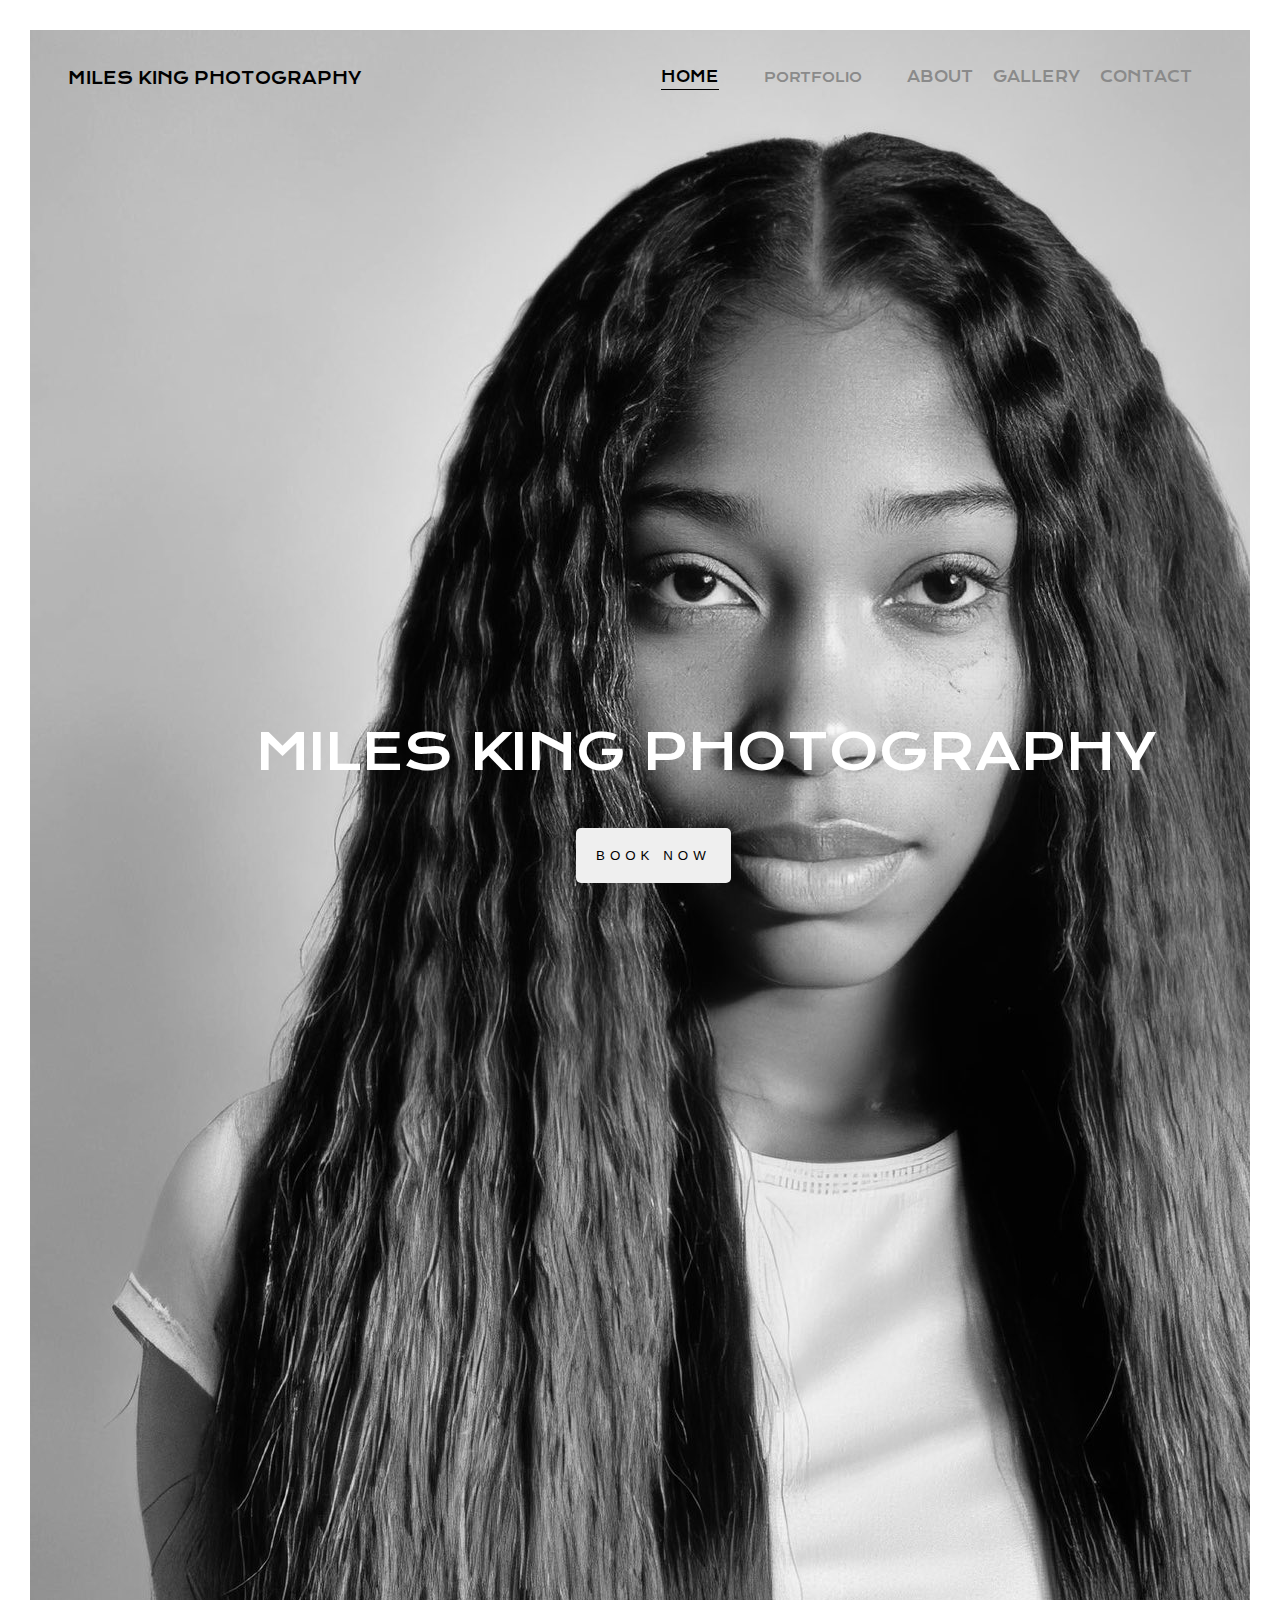
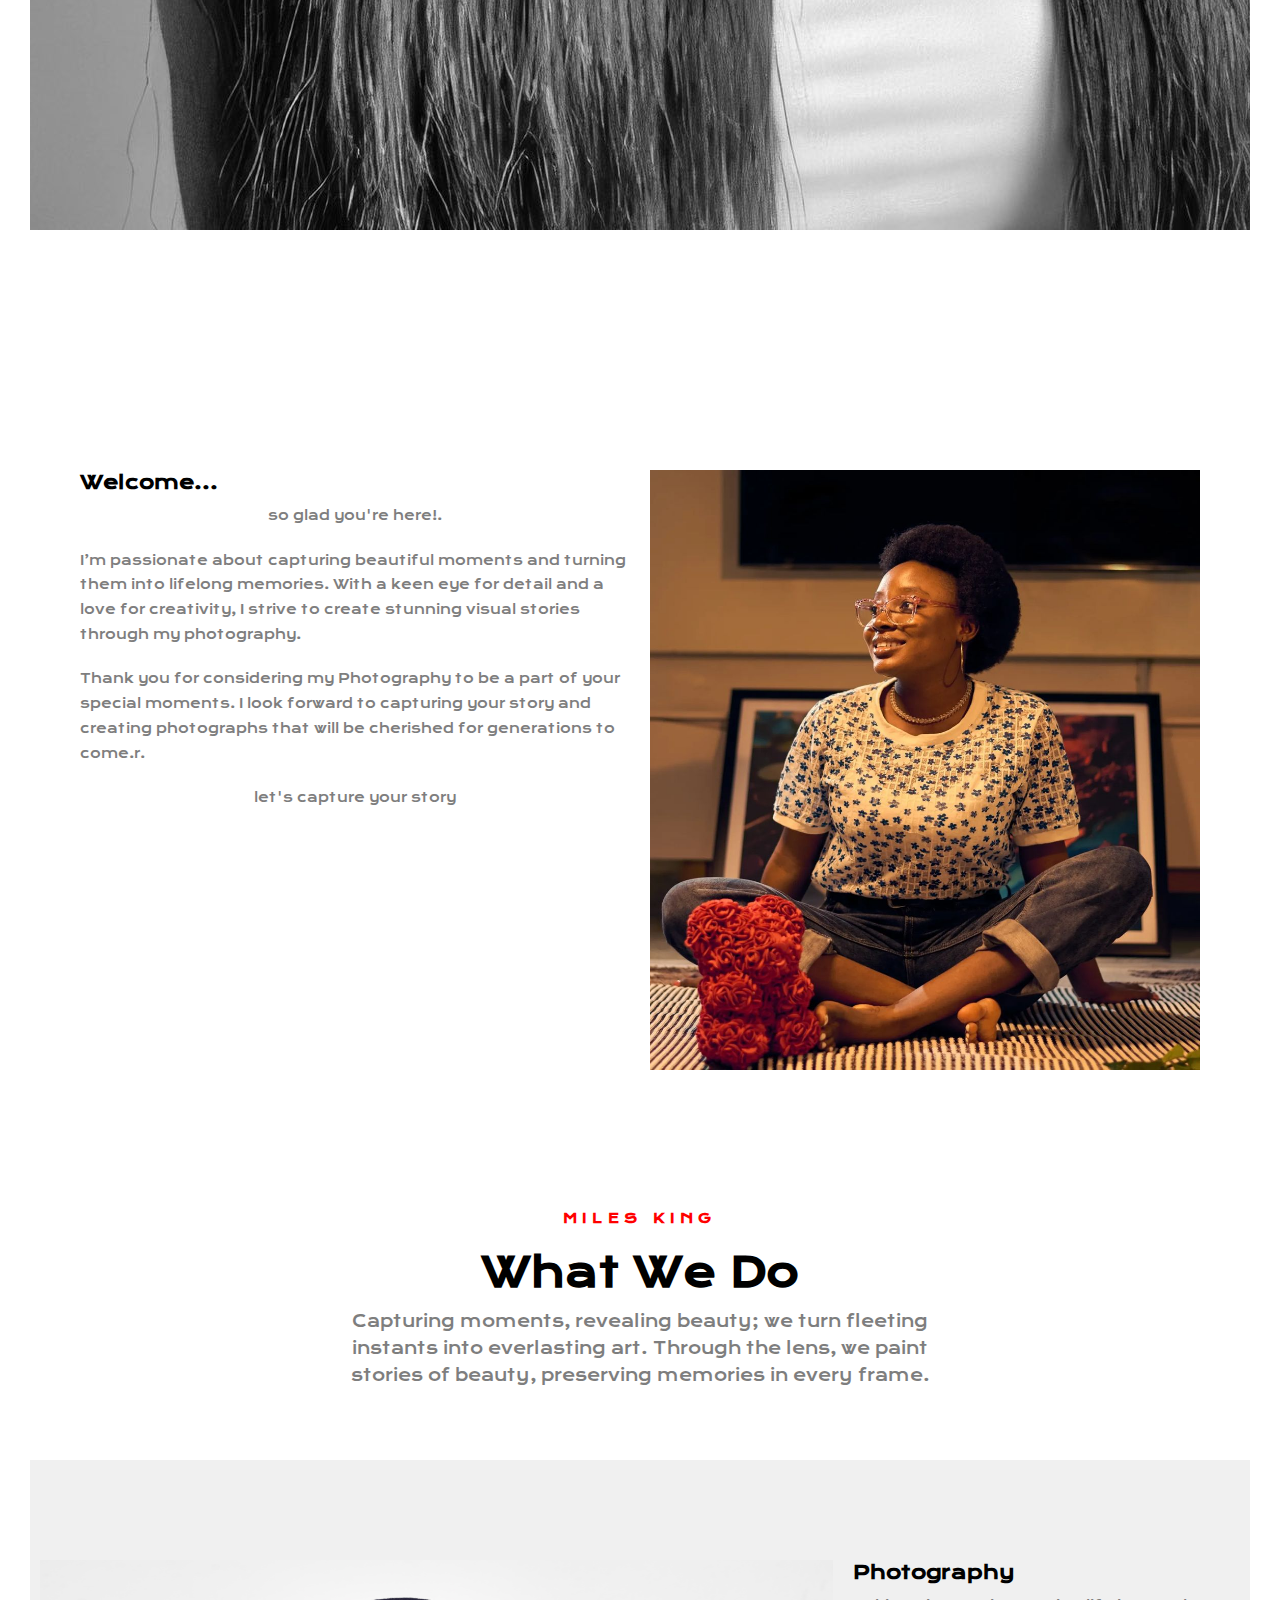
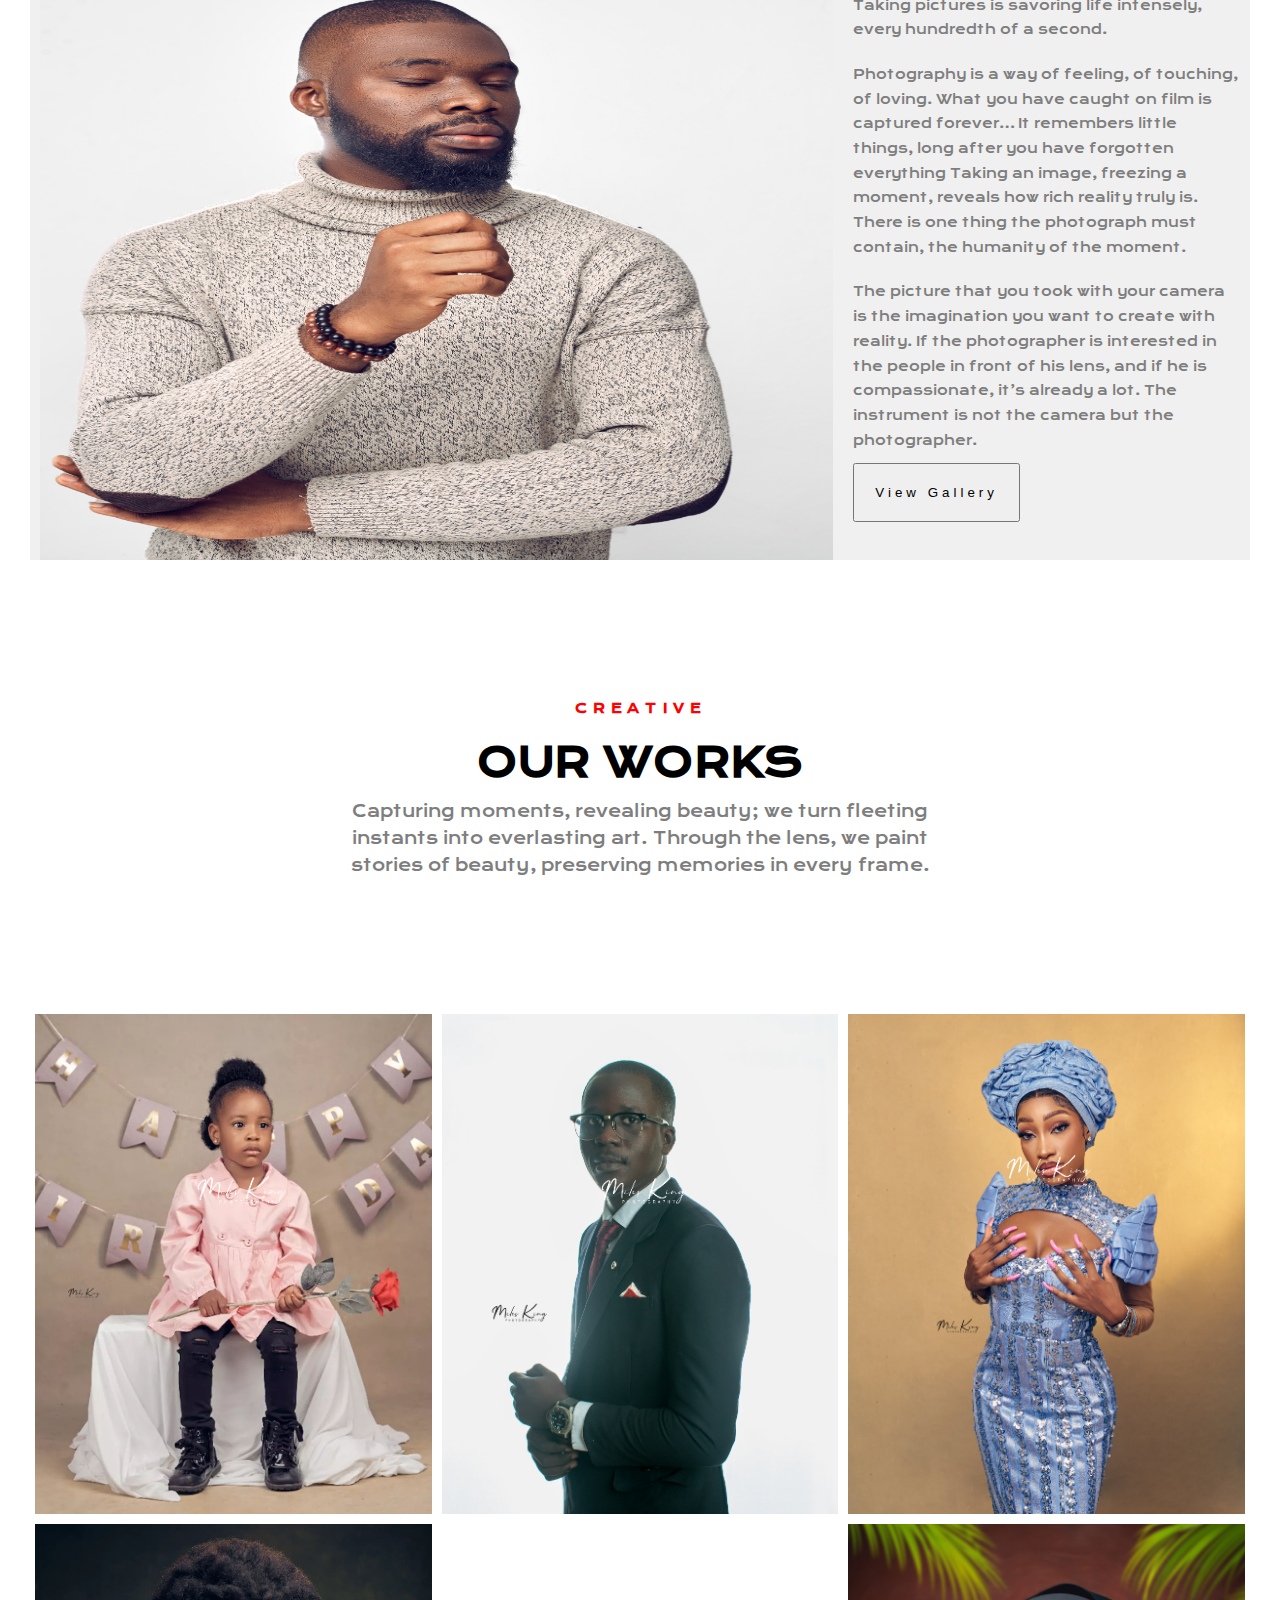
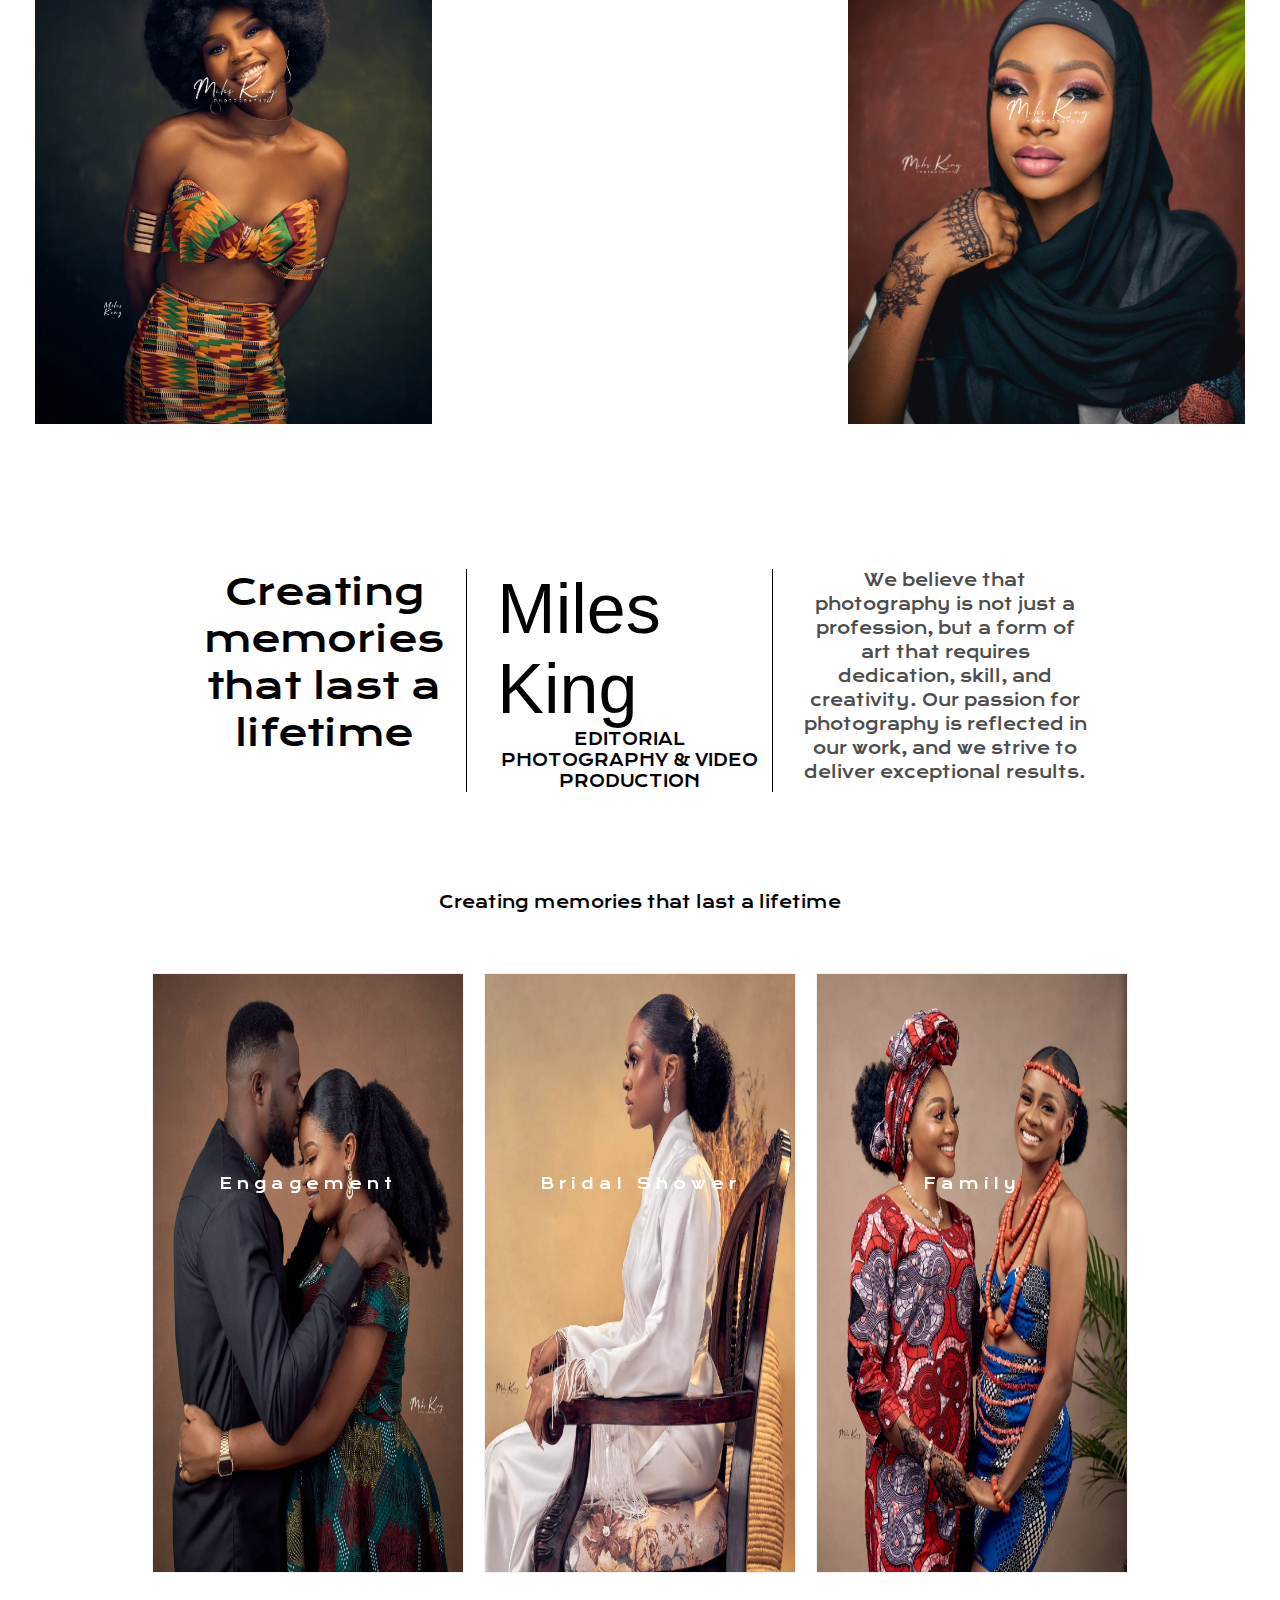
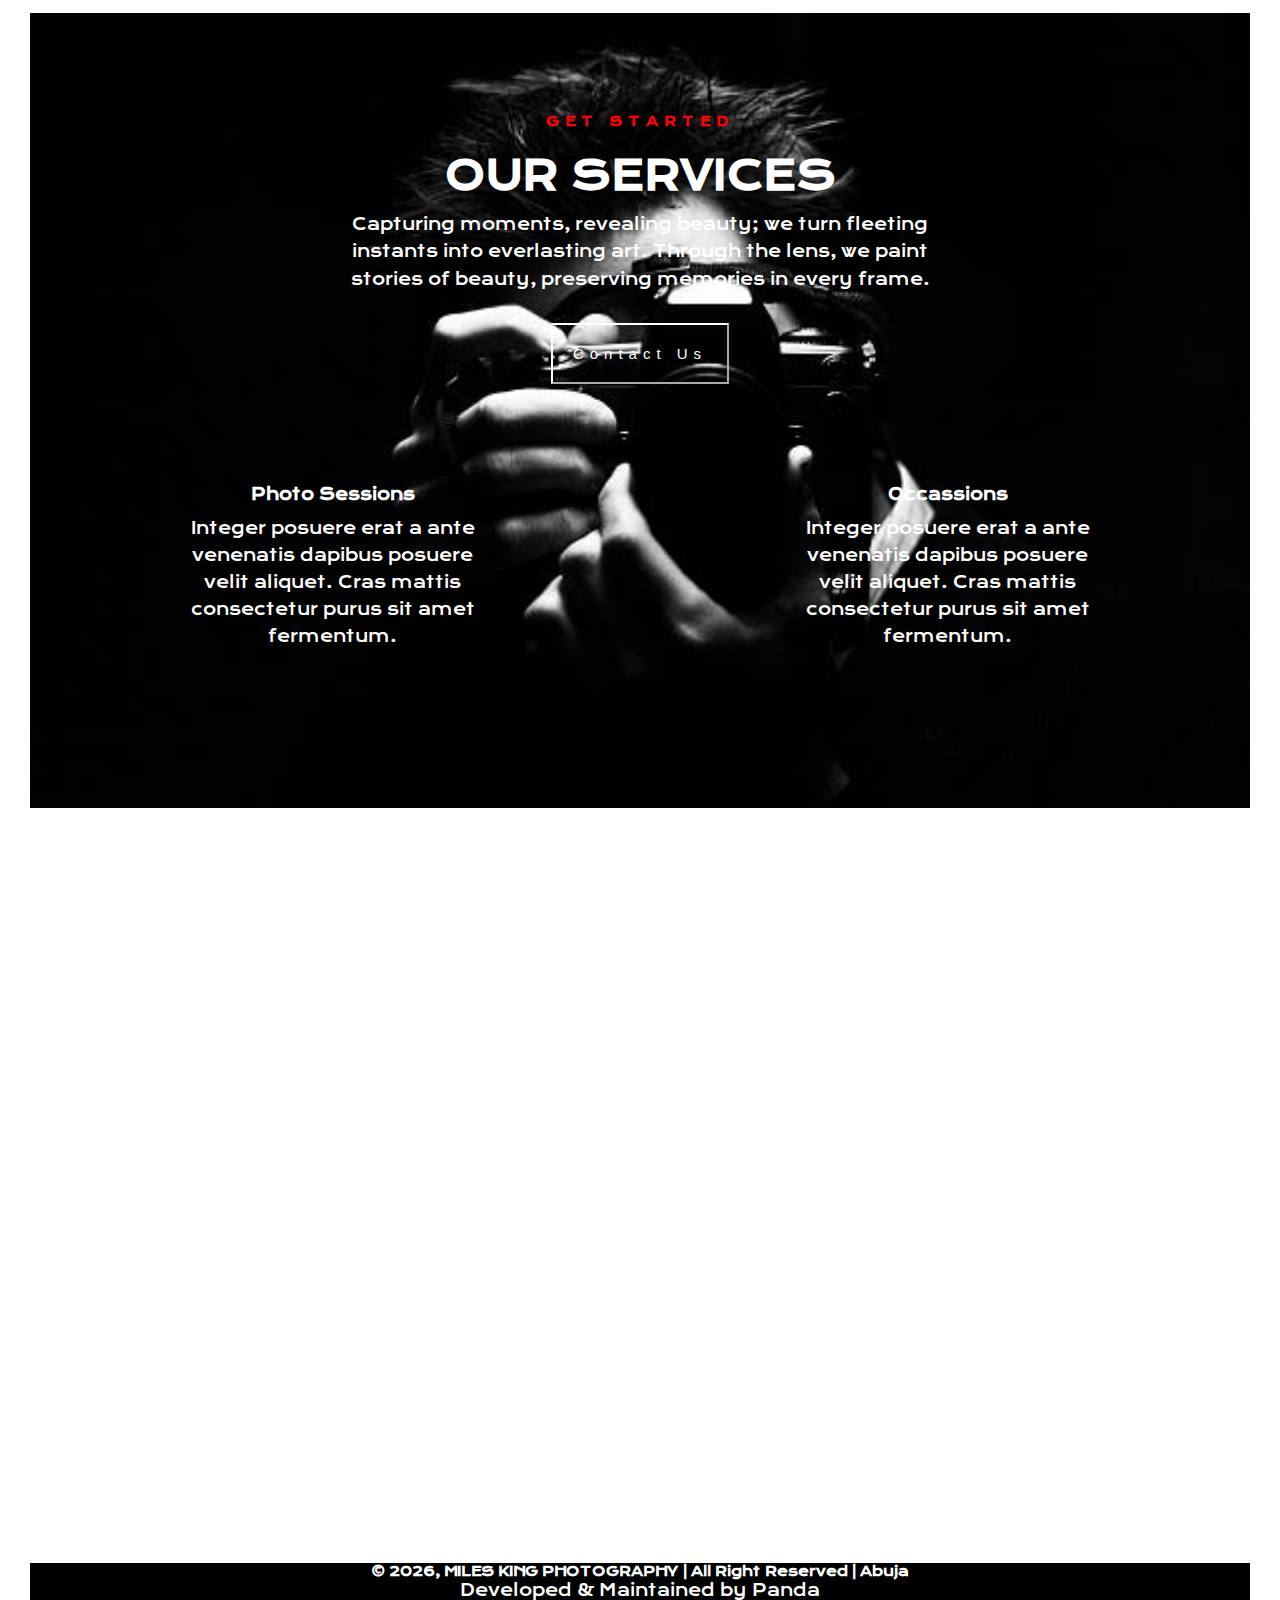
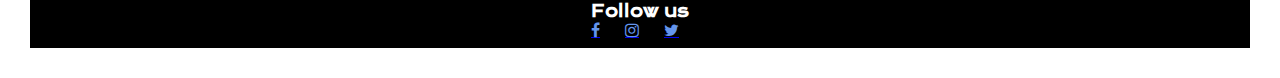
==== index.html @ feca4aad "first commit" ====
<!DOCTYPE html>
<html lang="en">
<head>
    <meta charset="UTF-8">
    <meta name="viewport" content="width=device-width, initial-scale=1.0">

    <link rel="stylesheet" href="https://cdnjs.cloudflare.com/ajax/libs/font-awesome/4.7.0/css/font-awesome.min.css">
    <link href="https://fonts.googleapis.com/css2?family=Krona+One&display=swap" rel="stylesheet">
    <link rel="stylesheet" href="style.css">
    <link rel="stylesheet" href="styles.css">
    <title>MILES KING PHOTOGRAPHY/home</title>


</head>
<body>


    <div class="hamburger_container">
        <label for="menu_check">&#9776;</label>
        <input type="checkbox" id="menu_check">
        <div class="hide_nav_container">
            <nav>
                <ul>

                    <!-- <div>MILES KING PHOTOGRAPHY</div> -->
                    <li><a href="index.html">HOME</a> </li>
                  
                    <li><a href="about.html">ABOUT</a> </li>
                    <li><a href="gallery.html">GALLERY</a> </li>
                    <li><a href="contact.html">CONTACT</a> </li>


                    <h4 class="">Follow us</h4>
                    <nav class="nav nav-icons">
                        <a class="nav-link" href="https://www.facbook.com/mileskingphotography" target="_blank"><i class="fa fa-facebook"></i></a>
                        <a class="nav-link" href="https://www.instagram.com/mileskingphotography" target="_blank"><i class="fa fa-instagram"></i></a>
                        <a class="nav-link" href="https://www.twitter.com/mileskingphotography" target="_blank"><i class="fa fa-twitter"></i></a>
                    </nav>
                   

                   
                </ul>
                <!-- <div class="dropdown">
                    <li><button class="dropbtn">PORTFOLIO</button></li>

                    <div class="dropdown-content">
                     <a href="weddings.html">Weddings</a>
                     <a href="#">Potrait</a>
                    
                    </div>
                 </div> -->

                
            </nav>


           
        </div>
    </div>
    <div class="container">
        <div class="nav-wrapper">
           
    
            <div class="right-side">
                <div class="brand">
                   <div>MILES KING PHOTOGRAPHY</div>
                </div>
               
            </div>




            <div class="left-side">

               


                <div class="nav-link-wrapper active-nav-link">
                   <a href="index.html">Home</a>
                </div>

                <div class="nav-link-wrapper">
                    <div class="dropdown">
                       <button class="dropbtn">PORTFOLIO</button>

                       <div class="dropdown-content">
                        <a href="weddings.html">Weddings</a>
                        <a href="portrait.html">Portrait</a>
                        <a href="travel.html">Travel</a>
                       
                       </div>
                    </div>

                   
                   


                  
                </div>

                <div class="nav-link-wrapper">
                    <a href="about.html">About</a>
                </div>

                <div class="nav-link-wrapper">
                    <a href="gallery.html">Gallery</a>
                </div>

                <div class="nav-link-wrapper">
                    <a href="contact.html">Contact</a>
                </div>
            </div>
    
        </div>

        <div class="title">MILES KING PHOTOGRAPHY</div>
        
        <div class="title-button"><button>BOOK NOW</button></div>

        <div>
            <div class="grid-container1">
                
                <div class="items">
                   <h3>Welcome...</h3>
                   <p class="text-center">so glad you're here!.</p>
                   <p>I’m passionate about capturing beautiful moments and turning them into lifelong memories. With a keen eye
                     for detail and a love for creativity, I strive to create stunning visual stories through my photography.</p>
                     <p>Thank you for considering my Photography to be a part of your special moments. I look forward to capturing 
                        your story and creating photographs that will be cherished for generations to come.r.
                     </p>
                     <p  class="text-center">let's capture your story</p>
                </div>
                <div class="items large"><img src="IMAGE/355342407_653266066672753_9044983240616325520_n.webp.jpg" alt=""></div>
            
               
            </div>
        </div>

        <div class="content-wrapper">
            <div class="headingstyle-subtitle ">
                <h5>
                    MILES KING
                </h5>

                <h2>What We Do</h2>
                <p>Capturing moments, revealing beauty; we turn fleeting instants into everlasting art. 
                    Through the lens, we paint stories of beauty, preserving memories in every frame.
                </p>
            </div>
        </div>

        
 
    </div>
        

        <div>
            <div class="grid-container">
                <div class="item large"><img src="IMAGE/MILES_7883LR.jpg" alt=""></div>
                <div class="item">
                   <h3>Photography</h3>
                   <p>Taking pictures is savoring life intensely, every hundredth of a second.</p>
                   <p>Photography is a way of feeling, of touching, of loving. What you have caught
                     on film is captured forever… It remembers little things, long after you have forgotten everything
                     Taking an image, freezing a moment, reveals how rich reality truly is.
                     There is one thing the photograph must contain, the humanity of the moment.</p>
                     <p>The picture that you took with your camera is the imagination you want to create with reality.
                        If the photographer is interested in the people in front of his lens, and if he is compassionate, 
                        it’s already a lot. The instrument is not the camera but the photographer.
                     </p>
                     <button>View Gallery</button>
                </div>
            
               
            </div>
        </div>

        <div class="content-wrapper">
            <div class="headingstyle-subtitle ">
                <h5>
                    CREATIVE
                </h5>

                <h2>OUR WORKS</h2>
                <p>Capturing moments, revealing beauty; we turn fleeting instants into everlasting art. 
                    Through the lens, we paint stories of beauty, preserving memories in every frame.
                </p>
            </div>
        </div>


        <div class="content-wrapper">
            <div class="portfolio-items-wrapper">

                <div class="portfolio-item-wrapper">
                    <div class="portfolio-img-background" style="background-image: url(IMAGE/320340810_868155214328717_8401833635054753348_n.webp.jpg)"></div>

                    <div class="img-text-wrapper">
                        <div class="logo-wrapper">
                            <img src="IMAGE/MILES KINGS4.png" alt="">
                        </div>

                        <div class="subtittle">
                            Little hands, big dreams, and a world to explore through the lens. 🌼📷 #ChildhoodInBloom
                        </div>
                    </div>
                </div>


                <div class="portfolio-item-wrapper">
                    <div class="portfolio-img-background" style="background-image: url(IMAGE/45.jpg)"></div>

                     <div class="img-text-wrapper">
                        <div class="logo-wrapper">
                            <img src="IMAGE/MILES KINGS4.png" alt="">
                        </div>

                        <div class="subtittle">
                            Sharp style, sharper focus. Capturing confidence, one frame at a time. #SuitUpAndSmile"
                        </div>
                     </div>
                </div>

                <div class="portfolio-item-wrapper">
                    <div class="portfolio-img-background" style="background-image: url(IMAGE/HADDY_1918LR.jpg)"></div>

                     <div class="img-text-wrapper">
                        <div class="logo-wrapper">
                            <img src="IMAGE/MILES KINGS4.png" alt="">
                        </div>

                        <div class="subtittle">
                            Where beauty meets the lens, and confidence meets the frame. Elegance captured in every shade. 💄📸 #GlamourUnveiled
                        </div>
                     </div>
                </div>

                <div class="portfolio-item-wrapper">
                    <div class="portfolio-img-background" style="background-image: url(IMAGE/363506361_632050062361848_5212399973299617296_n.webp.jpg)"></div>

                    <div class="img-text-wrapper">
                         <div class="logo-wrapper">
                            <img src="IMAGE/MILES KINGS4.png" alt="">
                        </div> 

                        <div class="subtittle">
                            Radiant in Culture, Capturing Joy in Every Frame. Her smile echoes the richness of tradition. #AfricanElegance
                        </div>
                     </div>
                </div>

                <div class="portfolio-item-wrapper">
                    <div class="portfolio-img-background" style="background-image: url(IMAGE/43.jpg)"></div>

                    <div class="img-text-wrapper">
                        <div class="logo-wrapper">
                            <img src="IMAGE/MILES KINGS4.png" alt="">
                        </div> 

                        <div class="subtittle">
                            Handsome and friendly face African businessman smile in formal suit sitting on chair points his hands.
                        </div>
                     </div>
                </div>

                <div class="portfolio-item-wrapper">
                    <div class="portfolio-img-background" style="background-image: url(IMAGE/44.jpg)"></div>

                    <div class="img-text-wrapper">
                        <div class="logo-wrapper">
                            <img src="IMAGE/MILES KINGS4.png" alt="">
                        </div> 

                        <div class="subtittle">
                            Brushstrokes of Glamour: A Portrait in Perfection. 💫📷 #MuseInMakeup
                        </div>
                     </div>
                </div>



            </div>
        </div>

        <div class="wdth-60 line-div">
          
                <div class="elem-1">Creating memories that last a lifetime</div>
                <div class="elem-4">
                    <p class="elem-2">Miles King</p>
                    <p class="text-center">EDITORIAL PHOTOGRAPHY & VIDEO PRODUCTION</p>
                </div>
                <div class="elem-3">We believe that photography is not just a profession, but a form of art that requires dedication, 
                    skill, and creativity. Our passion for photography is reflected in our work, and we strive to
                     deliver exceptional results.
                </div>
           
        </div>

        <div class="text-center pd-60">Creating memories that last a lifetime</div>

        <div class="wdth-60">
            <div class="flip-box">
                <div class="flip-box-inner">
                    <div class="flip-box-front">
                       <img src="./IMAGE/126171842_1065972983850023_1939054868097742285_n.jpg" alt="Paris" >
                    
                    </div>
                    <p class="try">Engagement</p>
                    <div class="flip-box-back">
                      <button><p>Make an appointment</p></button>
                    </div>
                </div>
            </div>

              <div class="flip-box">
                <div class="flip-box-inner">
                  <div class="flip-box-front">
                    <img src="./IMAGE/310865017_768843430872476_6975795376457323161_n.webp.jpg" alt="Paris" >
                  </div>
                  <p class="try">Bridal Shower</p>
                  <div class="flip-box-back-1">
                    <button><p>Make an appointment</p></button>
                  </div>
                </div>
              </div>

              <div class="flip-box">
                <div class="flip-box-inner">
                    <div class="flip-box-front">
                       <img src="./IMAGE/316362429_496898605735559_2433434031598864432_n.webp.jpg" alt="Paris" >
                    
                    </div>
                    <p class="try">Family</p>
                    <div class="flip-box-back-2">
                      <button><p>Make an appointment</p></button>
                    </div>
                </div>
            </div>
        </div>

        <div class="content-wrapper service-bk">
            <div class="headingstyle-subtitle ">
                <h5>
                    GET STARTED
                </h5>

                <h2>OUR SERVICES</h2>
                <p>Capturing moments, revealing beauty; we turn fleeting instants into everlasting art. 
                    Through the lens, we paint stories of beauty, preserving memories in every frame.
                </p>
                <button>Contact Us</button>

                <div class="portfolio-items-wrappers white">
                    <div>
                        <i class="fontawesome in-circle  ion-ios-analytics-outline"></i>
                        <h4>Photo Sessions</h4>
                        <p>Integer posuere erat a ante venenatis dapibus posuere velit aliquet. 
                            Cras mattis consectetur purus sit amet fermentum.
                        </p>
                    </div>
                    <div>
                        <h4>Occassions</h4>
                        <p>Integer posuere erat a ante venenatis dapibus posuere velit aliquet. 
                            Cras mattis consectetur purus sit amet fermentum.
                        </p>
                    </div>
                </div>
            </div>
        </div>
   


    <footer>  <h5>  &copy; <span id="date"></span>, MILES KING PHOTOGRAPHY | All Right Reserved | Abuja </h5>
       
        <p>Developed & Maintained by Panda</p>

        <h4 class="">Follow us</h4>
        <nav class="nav nav-icons">
            <a class="nav-link" href="https://www.facbook.com/mileskingphotography" target="_blank"><i class="fa fa-facebook"></i></a>
            <a class="nav-link" href="https://www.instagram.com/mileskingphotography" target="_blank"><i class="fa fa-instagram"></i></a>
            <a class="nav-link" href="https://www.twitter.com/mileskingphotography" target="_blank"><i class="fa fa-twitter"></i></a>
        </nav>
    </footer>


   
    
</body>


<script src="main.js"></script>
</html>
---- style.css ----
* {
  box-sizing: border-box;
}

body{
    margin: 0px;
    font-family: 'Krona One', sans-serif;
}

.container{
    display: grid;
    grid-template-columns: 1fr;
}

.nav-wrapper{
    display: flex;
    justify-content: space-between;
    padding: 38px;
    background-image: url(./IMAGE/20230916_101054.jpg);
    height: 200vh; 
    margin-bottom: 100px;
    position: relative;
}


.title{
    position: absolute;
    z-index: 999;
    top: 80%;
    left: 20%;
    margin: 0;
  padding: 0;
  border: 0;
  outline: 0;
  font-weight: inherit;
  font-style: inherit;
  font-size: 50px;
  font-family: inherit;
  vertical-align: baseline;
  color: #fff;
}

.title-button{
    position: absolute;
    z-index: 999;
    top: 90%;
    left: 45%;
    margin: 0;
  padding: 0;
  border: 0;
  outline: 0;
  font-weight: inherit;
  font-style: inherit;
  font-size: 50px;
  font-family: inherit;
  vertical-align: baseline;
  color: #fff;

}

.title-button button{
  padding: 20px;
  border-radius: 5px;
  letter-spacing: 5px;
  border: none;
  cursor: pointer;
}

.logo {
    display: flex;
}

.left-side{
    display: flex;
}

.nav-wrapper > .left-side > div{
  margin-right: 20px;
  font-size: 0.9em;
  text-transform: uppercase;
}

.nav-link-wrapper{
    height: 22px;
    border-bottom: 1px solid transparent;
    transition: border-bottom 0.5s;
}

.nav-link-wrapper a{
    color: #8a8a8a;
    text-decoration: none;
    transition: color 0.5s;
}

.text-wrapper {
    text-align: center !important; 
    padding: 70px 70px;
}

.text-wrapper {
    font-size: 60px;
    font-weight: 600;
    text-transform: none;
    letter-spacing: -1px;
    line-height: 1.1;
}

.active-nav-link {
    border-bottom: 1px solid black;
}

.active-nav-link a {
  color: black !important;
}


/* portfolio styles */

.portfolio-items-wrapper{
    display: grid;
    grid-template-columns: 1fr 1fr 1fr;
    margin: 100px 0px;
}

.portfolio-item-wrapper{
    position: relative;
    margin: 5px;
}

.portfolio-img-background{
    height: 500px;
    width: 100%;
    background-size: cover;
    background-position: center;
    background-repeat: no-repeat;
}

.img-text-wrapper{
    position: absolute;
    top: 0;
    display: flex;
    flex-direction: column;
    justify-content: center;
    align-items: center;
    height: 100%;
    text-align: center;
    padding-left: 100px;
    padding-right: 100px;
   
}

.logo-wrapper img{
    width: 80%;
    margin-bottom: 20px;
}

.img-text-wrapper .subtittle {
    transition: 1s;
    font-weight: 600;
    color: transparent;
}

.img-text-wrapper:hover .subtittle {
    font-weight: 600;
    color: red;
}

.img-darken{
    transition: 1s;
    filter: brightness(10%);
}

/* about page */
.two-column-wrapper {
    display: grid;
    grid-template-columns: 1fr 1fr;
}


.profile-image-wrapper img {
    width: 100%;
}

.profile-content-wrappers {
    padding: 70px 70px;
  
}

.profile-content-wrappers h4 {
    text-align: center;
}

.profile-content-wrapper {
    padding: 30px;
}

.profile-content-wrapper h1 {
    color: brown;
}

.contact-wrapper h2 h3 h4 {
    font-size: 1.2em;
}

.text-wrapper h2 h3 h4{
   font-size: 1.2em;
}

.content-wrapper-bg {
    background-color: #f2f2f2;
}

.rowt {
    display: grid;
        grid-template-columns:1fr 1fr 1fr;
      }

.rowt2 {
        display: grid;
            grid-template-columns: 1fr 1fr;
          }

.rowt3 {
    display: grid;
    grid-template-columns:1fr 1fr 1fr 1fr;
}

.rowt4 {
    display: grid;
    grid-template-columns: 1fr 1fr 1fr;
}

.rowt5 {
    display: grid;
     grid-template-columns:1fr 1fr ;
}

.rowt6 {
    display: grid;
    grid-template-columns:1fr 1fr 1fr;
}

.rowt7 {
    display: grid;
    grid-template-columns:1fr ;
}

.rowt8 {
    display: grid;
    grid-template-columns:1fr 1fr 1fr;
}

.rowt9 {
    display: grid;
    grid-template-columns:1fr 1fr 1fr;
}

.rowt10 {
    display: grid;
    grid-template-columns:1fr 1fr 1fr ;
}

input[type=text1] {
    width: 40%;
    padding: 12px;
    border: 1px solid #ccc;
    border-radius: 4px;
    box-sizing: border-box;
    margin-top: 6px;
    margin-bottom: 16px;
    resize: vertical;
}

input[type=text], select, textarea {
    width: 100%;
    padding: 12px;
    border: 1px solid #ccc;
    border-radius: 4px;
    box-sizing: border-box;
    margin-top: 6px;
    margin-bottom: 16px;
    resize: vertical;
  }
  
  input[type=submit] {
    background-color: #4CAF50;
    color: white;
    padding: 12px 20px;
    border: none;
    border-radius: 4px;
    cursor: pointer;
  }
  
  input[type=submit]:hover {
    background-color: #45a049;
  }
  
  .container-form {
    border-radius: 5px;
    background-color: #f2f2f2;
    padding: 20px;
  }



/* footer */
footer{
    background-size: cover;
    margin-top: 200px;
    color: white;
    text-align: center;
    background-color: black; 
    font-size: 1em ; 
}

footer h2 h4 p{
    font-size: 1.2em;
}

footer nav {
    color: #fff;
}

 .nav-icons {
    margin: -0.625rem 0 0 -0.625rem; 
  }
  
  
  .nav-icons .nav-link {
      display: inline-block;
      padding: 0.625rem; 
    }
  
  
  .nav-icons .nav-link i {
    display: block; 
    color: cornflowerblue;
  } 

  .nav  .nav-link i:hover {
    color: #fff; 
  }

.hamburger_container input{
    display: none;
}


.hamburger_container label{
    font-size: 30px;
    cursor: pointer;
    color: black;
    position: fixed;
    left: 20px;
    top:20px ;
    display: none;
}

.hide_nav_container{
    display: none;
    height: 70vh;
    position: fixed;
    top: 0;
    width: 100%;
    z-index: 10;
    background-color: white;
}

.hide_nav_container nav{
    margin-top: 10%;
}

.hide_nav_container nav ul{
    height: 100%;
    display: flex;
    flex-direction: column;
    justify-content: center;
    align-items: left;
    color: #8a8a8a;
   
}


.hide_nav_container ul li{
    list-style: none;
    font-size: 20px;
    text-transform: uppercase;
    margin: 10px 0;
    cursor: pointer; 
}

.hide_nav_container ul li a{
    text-decoration: none;
    color: #8a8a8a;
}

.hide_nav_container a:hover {
    background-color: #ddd;
  }

  .hide_nav_container .nav  .nav-link :hover {
    color: blue; 
  }

  .headingstyle-subtitle {
    color: #000000;
    text-align: center;
  }

  .headingstyle-subtitle h5 {
    color: red;
    padding: 100px 0px 20px;
    letter-spacing: 6px;
  }
  .headingstyle-subtitle h2 {
    font-size: 40px;
  }

  .headingstyle-subtitle p {
    color: rgb(126, 126, 126);
    line-height: 1.7;
    letter-spacing: 0;
    padding: 10px 0px 30px;
 width: 50%;
 margin: auto;
  }
  
  .headingstyle-subtitle h5::before {
    background: #000000;
  }

  .headingstyle-subtitle button{
    padding: 20px;
    background-color: transparent;
    color: #fff;
    border-color: #fff;
    font-size: 15px;
    letter-spacing: 6px;
  }

  .grid-container1 {
    display: grid;
    grid-template-columns: 1fr 1fr; /* This will make the first column twice as wide as the second one */
    margin: 40px 40px;
}

.text-center{
    text-align: center;
}

.pd-60{
    padding: 60px 0px;
}

  .grid-container {
    display: grid;
    grid-template-columns: 2fr 1fr; /* This will make the first column twice as wide as the second one */
    margin: 40px 0px;
}

.item {
    background-color: #f0f0f0;
    padding: 100px 10px;
    height: 700px;
    /* font-size: 1.5em;
    text-align: center; */
}

.items {
    padding: 100px 10px;
    height: 700px;
 }

.item p{
    color: rgb(126, 126, 126);
    padding: 10px 0px;
    font-size: 13px;
    line-height: 1.9;
}

.item button{
    padding:20px;
    letter-spacing:4px;
    cursor: pointer;
}

.items p{
    color: rgb(126, 126, 126);
    padding: 10px 0px;
    font-size: 13px;
    line-height: 1.9;
}

.large img{
    width: 100%;
    height: 600px;
}

.service-bk{
    background-image: url(./IMAGE/istockphoto-182658709-612x612.jpg);
    background-repeat: no-repeat;
    background-size: contain;
    height: 150vh;
    margin: 40px 0px 0px;
}

.service-bk p {
    color: #fff;
}

.service-bk h2 {
    color: #fff;
}

.portfolio-items-wrappers{
    /* display: grid;
    grid-template-columns: 1fr 1fr; */
    display: flex;
    gap: 10px;
    margin: 100px 0px;
}

.white{
    color: #fff;
}


@media (max-width:700px) {
    .nav-wrapper .left-side {
        display: none;
    }

    .title{
        top: 80%;
        left: 10%;
      font-size: 20px;
      color: #fff;
    }

    .title-button{
        top: 90%;
        left: 30%;
    }

    .portfolio-items-wrapper {
        grid-template-columns: 1fr;
    }


    .hamburger_container label{
        display: block;
        z-index: 20;
    }


    input:checked ~ .hide_nav_container {
        display: block;
        color: black;
    }

    .subtittle {
      font-size: small;
      font-weight: 300;
    }

    .two-column-wrapper{
        grid-template-columns: 1fr;  
    }

    .logo-wrapper img {
        width: 100%;
        height: 100%;
    }

    .rowt {
        display: grid;
        grid-template-columns:1fr;
    }

    .rowt2 {
    display: grid;
    grid-template-columns:1fr;
    }

    .rowt3 {
        display: grid;
        grid-template-columns:1fr ;
     }

     .rowt4 {
         display: grid;
        grid-template-columns:1fr ;
     }

     .rowt5 {
         display: grid;
        grid-template-columns:1fr ;
    }

    .rowt6 {
         display: grid;
         grid-template-columns:1fr ;
    }

    .rowt7 {
         display: grid;
         grid-template-columns:1fr ;
    }

    .rowt8 {
        display: grid;
         grid-template-columns:1fr ;
     }

    .rowt9 {
        display: grid;
        grid-template-columns:1fr ;
    }

 .rowt10 {
    display: grid;
    grid-template-columns:1fr ;
}


input[type=text1] {
    width: 100%;
}

.text-wrapper {
    font-size: 50px;
    padding: 30px 30px;
}

.headingstyle-subtitle p {
 width: 100%;
 margin: auto;
  }

  .grid-container, .grid-container1 {
    display: grid;
    grid-template-columns: 1fr; 
    margin: 40px 0px;
}

.item {
  
    padding: 100px 15px;
    height: 700px;
    
}

.service-bk {
  display: none;
}

.service-bk p {
  
    font-size: 10px;
}

.service-bk h2 {
    font-size: 10px;
}

}
---- styles.css ----
*{
  padding: 0;
  margin: 0;
}

body  { 
    margin: 30px 30px;
}

.images-wrapper {
    padding: 0px;
    margin: 2px;
}

.dropdown {
    float: left;
    overflow: hidden;
  }

.dropdown .dropbtn {
    font-size: 18px;  
    border: none;
    outline: none;
    color: #8a8a8a;
    padding: 15px 25px;
    background-color: inherit;
    font-family: inherit;
    margin: 0;
    padding-top: 0;
    font-size: 0.9em;
  }

  .dropdown-content {
    display: none;
    position: absolute;
    background-color: white;
    min-width: 160px;
    box-shadow: 0px 8px 16px 0px rgba(0,0,0,0.2);
    z-index: 1;
  }

  .dropdown-content a {
    float: none;
    padding: 12px 16px;
    text-decoration: none;
    display: block;
    text-align: left;
    font-size: 0.9em;
    color: #8a8a8a;
  }

  .dropdown:hover .dropdown-content {
    display: block;
  }

  .dropdown-content a:hover {
    background-color: #ddd;
  }

  .wdth-60{
    width: 80%;
    margin: auto;
    display: grid;
    grid-template-columns: 1fr 1fr 1fr;
    gap: 20px;
    /* margin: 100px 0px; */
  }

  .line-div{
    padding: 40px;
  }

  .elem-1{
  font-size: 36px;
  line-height: 1.3em;
  text-align: center;
  }

  .elem-2{
    font-family: "arion_typeface_altregular", Sans-serif;
  font-size: 70px;
  font-weight: 400;
    }

    .elem-3{
      font-size: 16px;
      line-height: 1.5em;
      text-align: center;
      color: #4d4d4d;
      }

    .elem-1, .elem-4 {
    border-right: 1px solid #000; 
    padding-right: 10px; 
    margin-right: 10px; 
    display: inline-block; 
    vertical-align: top; 
  }

  .flip-box {
    background-color: transparent;
    width: 100%;
    height: 600px;
    border: 1px solid #f1f1f1;
    perspective: 1000px; /* Remove this if you don't want the 3D effect */
  }
  
  /* This container is needed to position the front and back side */
  .flip-box-inner {
    position: relative;
    width: 100%;
    height: 100%;
    text-align: center;
    transition: transform 0.8s;
    transform-style: preserve-3d;
  }
  
  /* Do an horizontal flip when you move the mouse over the flip box container */
  .flip-box:hover .flip-box-inner {
    transform: rotateY(180deg);
  }
  
  /* Position the front and back side */
  .flip-box-front, .flip-box-back {
    position: absolute;
    width: 100%;
    height: 100%;
    -webkit-backface-visibility: hidden; /* Safari */
    backface-visibility: hidden;
  }

  .flip-box-front, .flip-box-back-1 {
    position: absolute;
    width: 100%;
    height: 100%;
    -webkit-backface-visibility: hidden; /* Safari */
    backface-visibility: hidden;
  }

  .flip-box-front, .flip-box-back-2 {
    position: absolute;
    width: 100%;
    height: 100%;
    -webkit-backface-visibility: hidden; /* Safari */
    backface-visibility: hidden;
  }

  .try{
    position: relative;
    z-index: 999;
    top: 200px;
    color: white;
    font-size: 15px;
    letter-spacing: 5px;
  }
  
  /* Style the front side (fallback if image is missing) */
  .flip-box-front {
    background-color: #bbb;
    color: black;
  }
  
  /* Style the back side */
  .flip-box-back {
    background-color: red;
    background-image: url(./IMAGE/126171842_1065972983850023_1939054868097742285_n.jpg);
    background-position: center;
    background-repeat: no-repeat;
    background-size: cover;
    color: white;
    transform: rotateY(180deg);
    padding: 40% 0px;
  }

  .flip-box-back button {
    padding: 20px;
    border-radius: 10px;
    border-color: white;
    cursor: pointer;
  }

  .flip-box-back-1 {
    background-color: red;
    background-image: url(./IMAGE/310865017_768843430872476_6975795376457323161_n.webp.jpg);
    background-position: center;
    background-repeat: no-repeat;
    background-size: cover;
    color: white;
    transform: rotateY(180deg);
    padding: 40% 0px;
  }

  .flip-box-back-1 button {
    padding: 20px;
    border-radius: 10px;
    border-color: white;
    cursor: pointer;
  }

  .flip-box-back-2 {
    background-color: red;
    background-image: url(./IMAGE/316362429_496898605735559_2433434031598864432_n.webp.jpg);
    background-position: center;
    background-repeat: no-repeat;
    background-size: cover;
    color: white;
    transform: rotateY(180deg);
    padding: 40% 0px;
  }

  .flip-box-back-2 button {
    padding: 20px;
    border-radius: 10px;
    border-color: white;
    cursor: pointer;
  }
 
  .flip-box-front img {
    width: 100%;
    height: 100%;
  }

  @media (max-width:700px) {
    .wdth-60{
      width: 100%;
      margin: auto;
      display: grid;
      grid-template-columns: 1fr;
      gap: 20px;
      /* margin: 100px 0px; */
    }

    .elem-1{
      font-size: 16px;
      line-height: 1.3em;
      text-align: center;
    }
    
    .elem-2{
        font-family: "arion_typeface_altregular", Sans-serif;
      font-size: 20px;
      font-weight: 400;
      text-align: center;
    }
    
    .elem-3{
          font-size: 16px;
          line-height: 1.5em;
          text-align: center;
          color: #4d4d4d;
    }

     .elem-1, .elem-4 {
            border-right: none; 
      }
  }
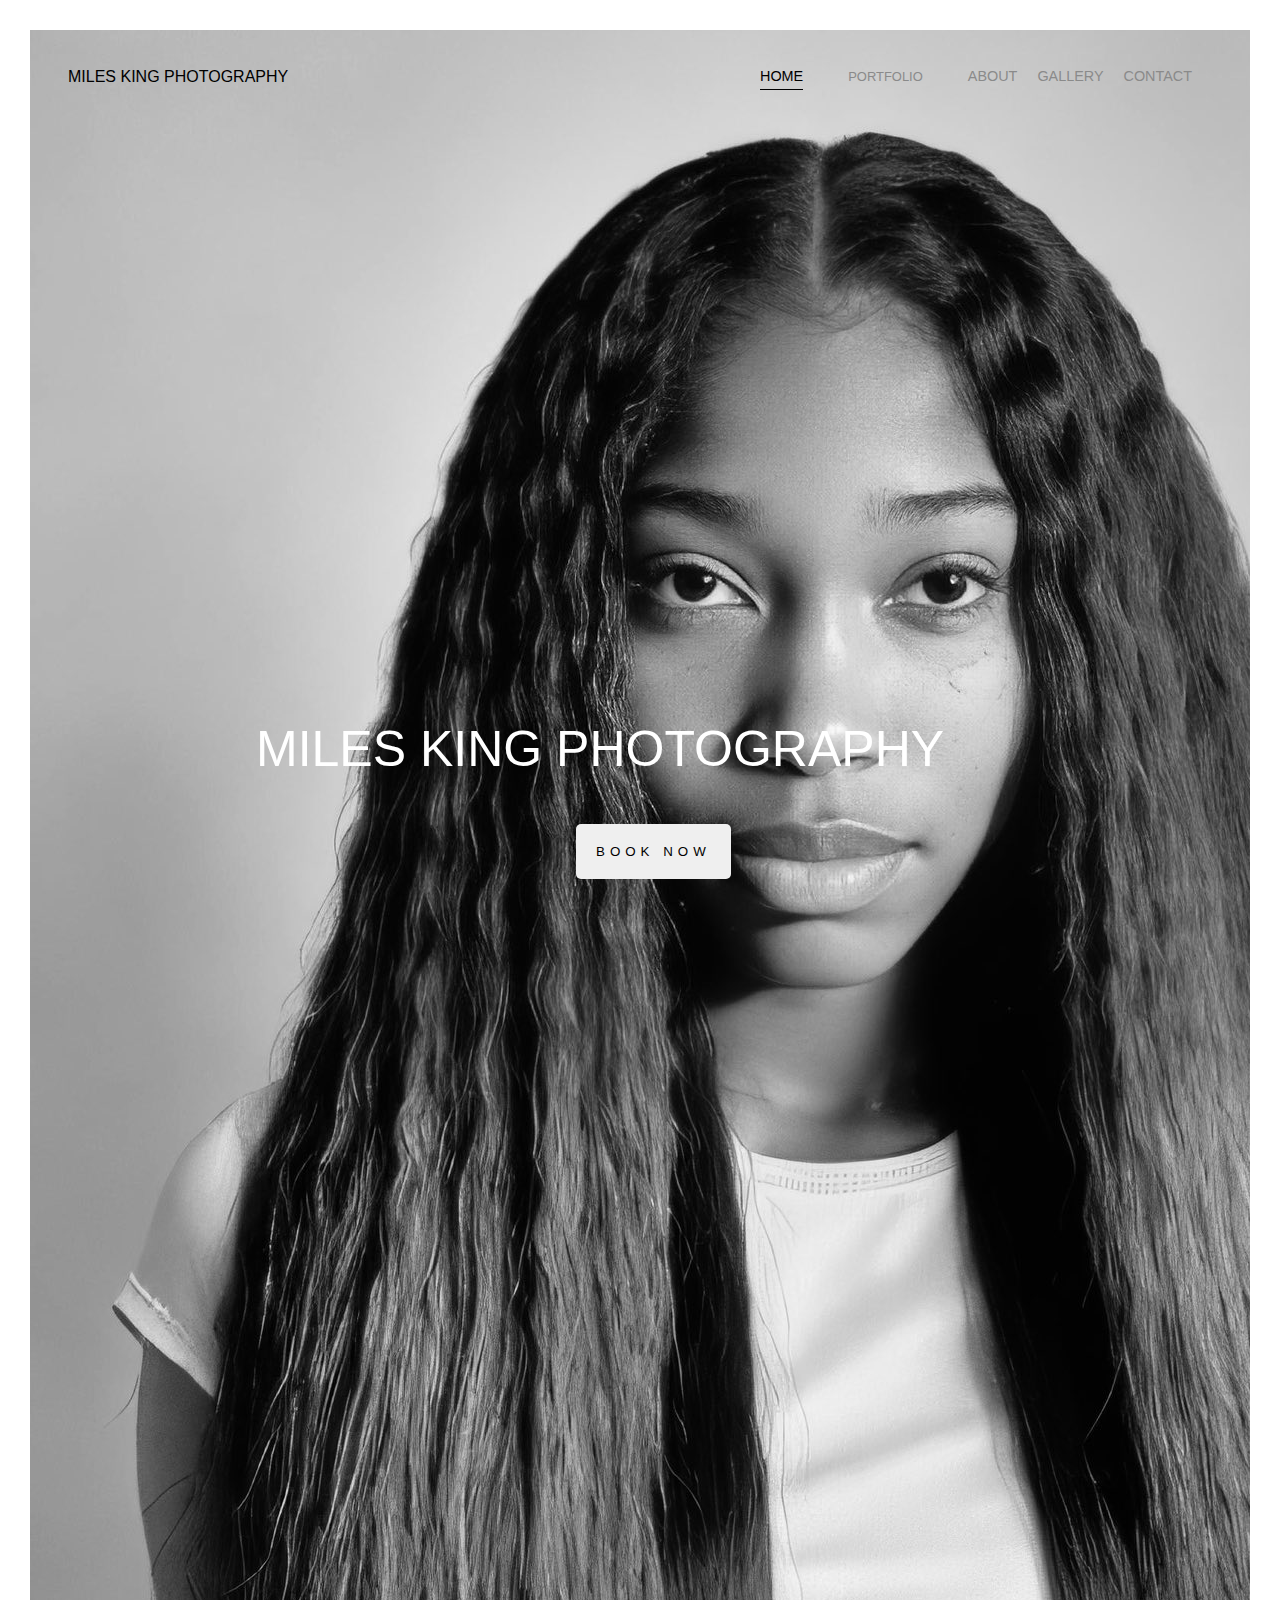
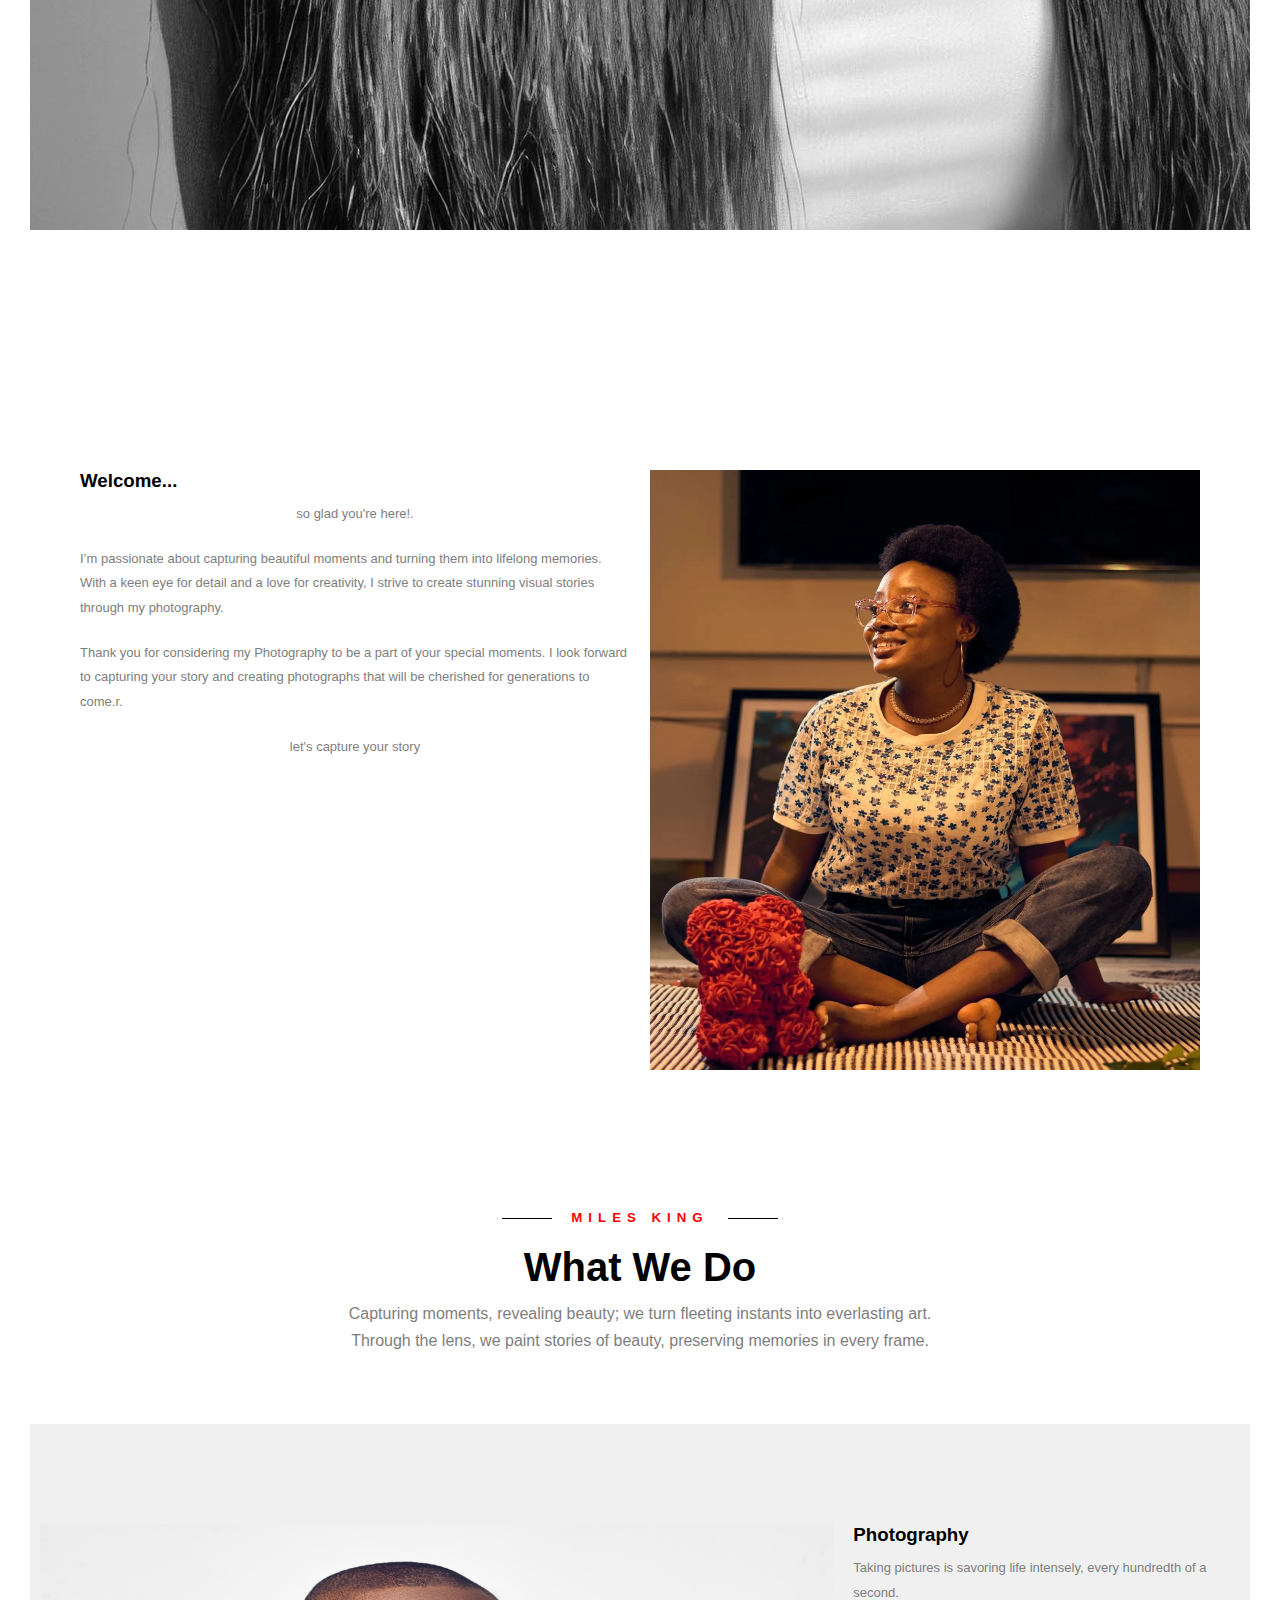
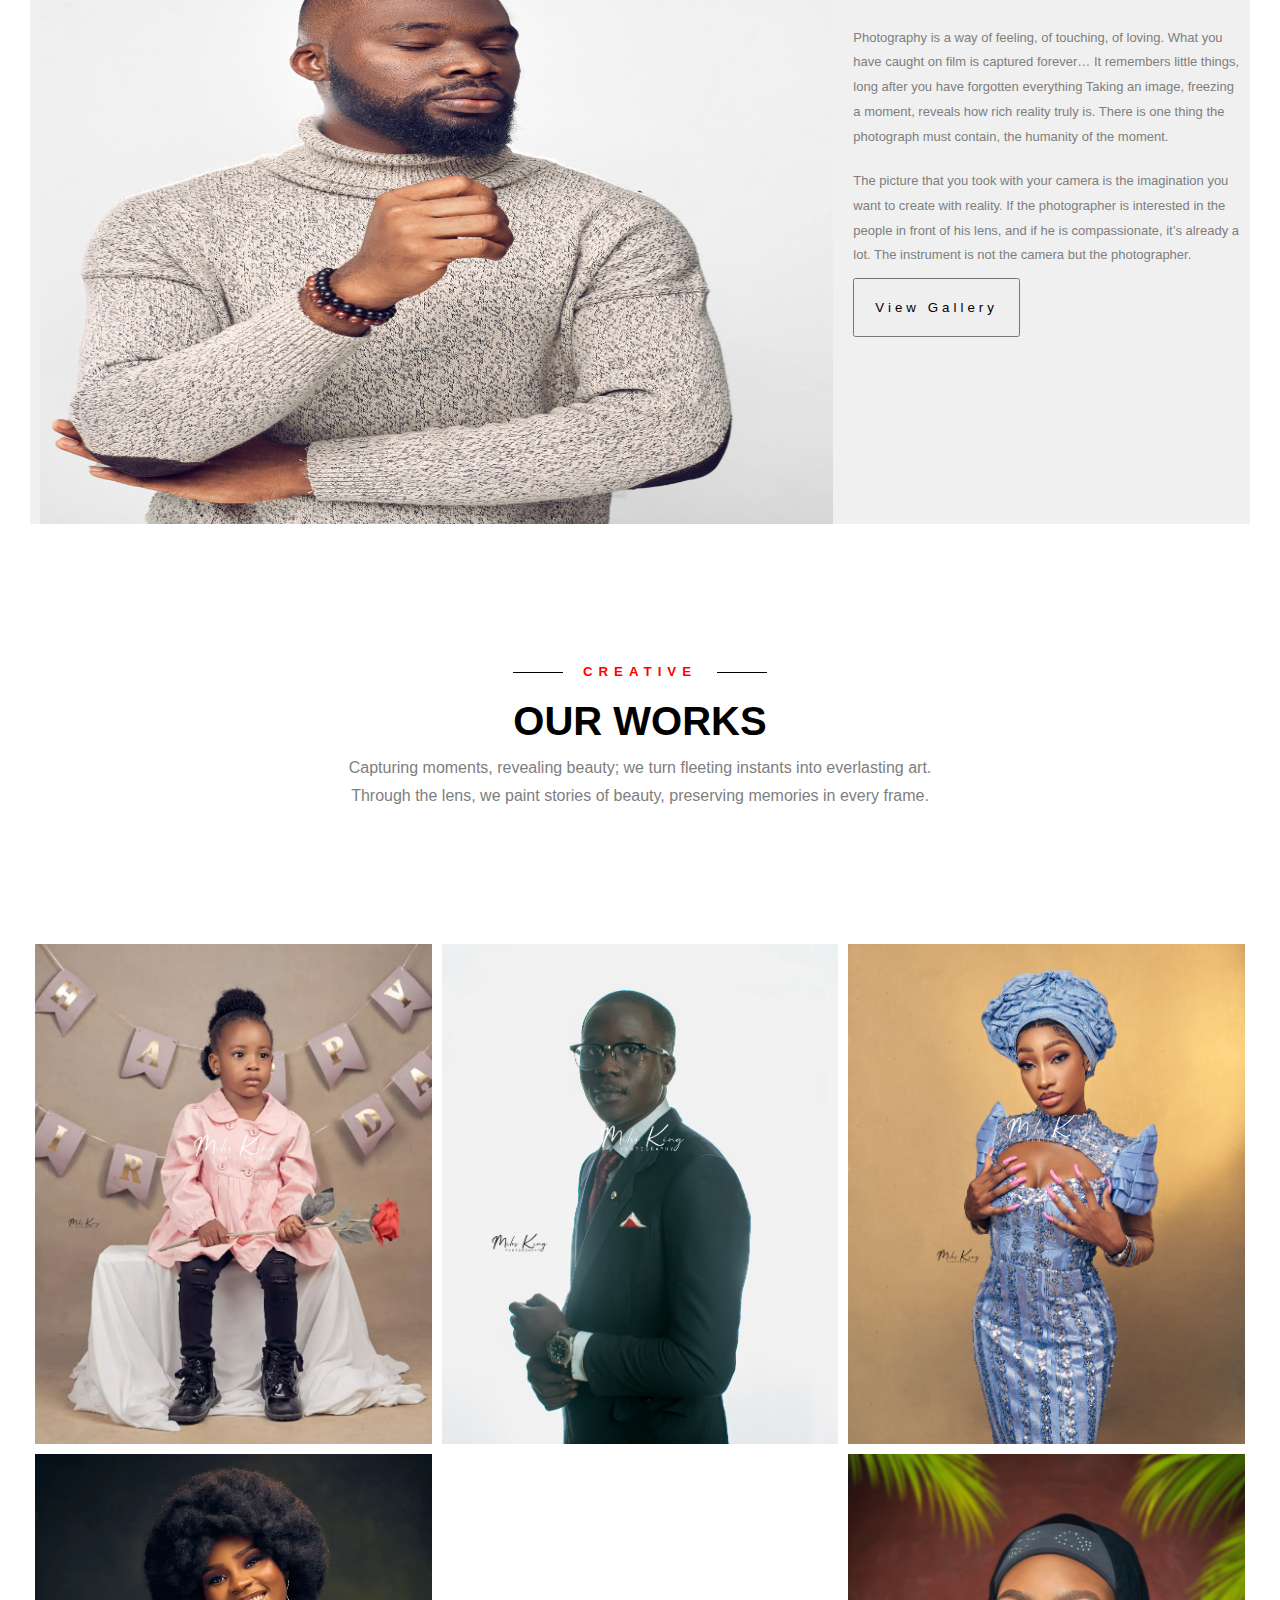
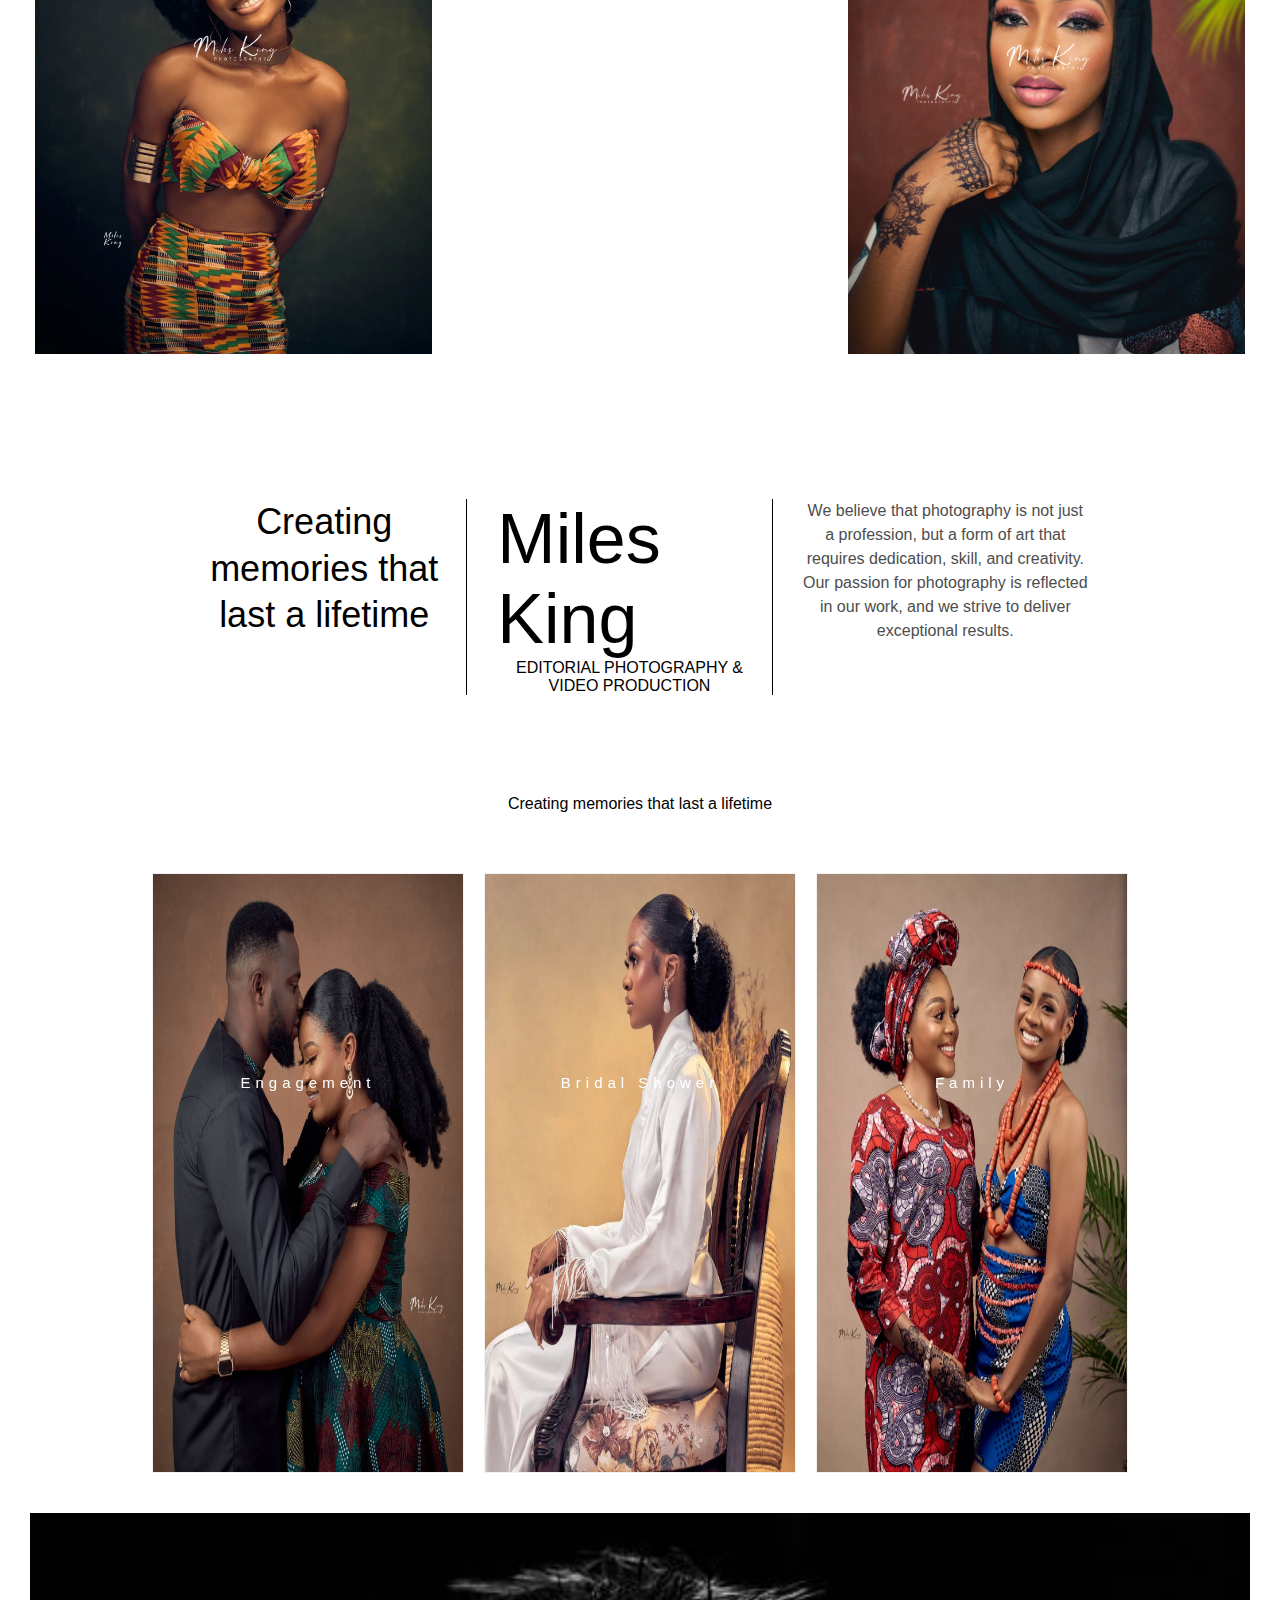
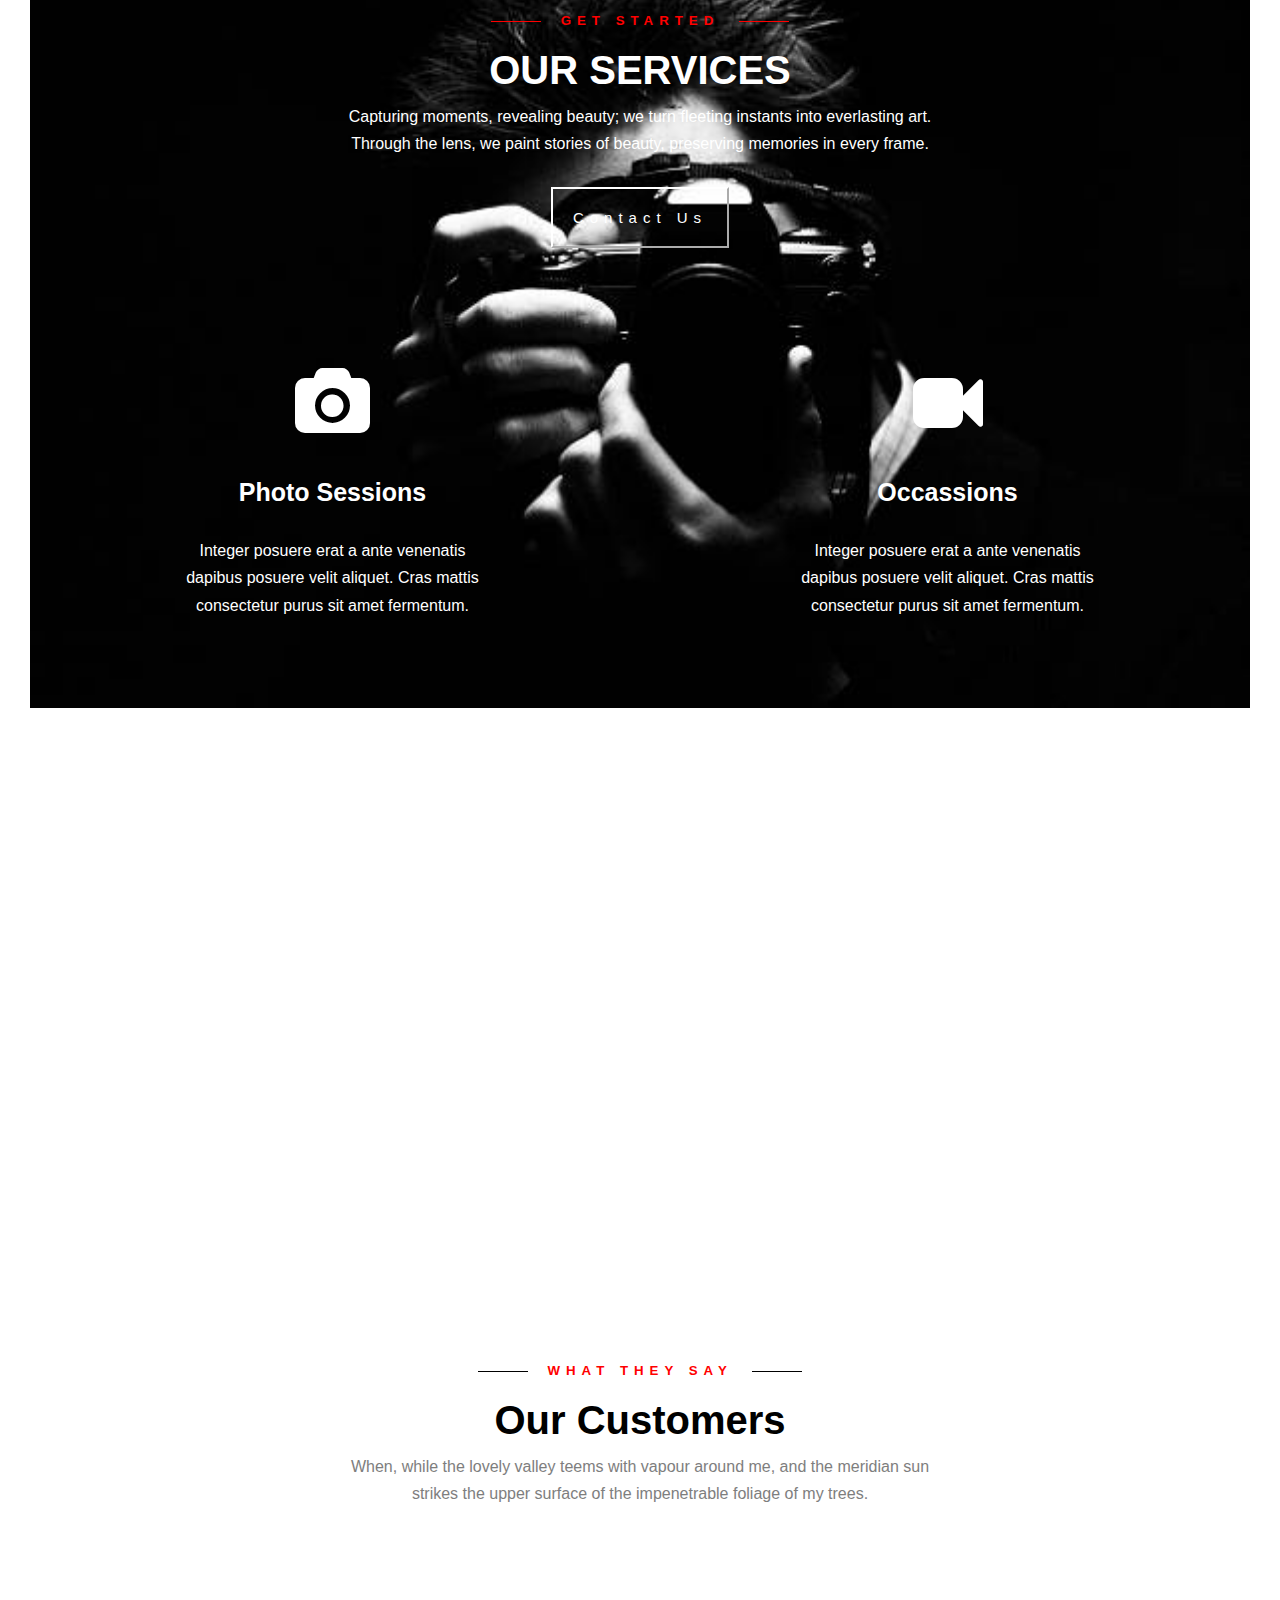
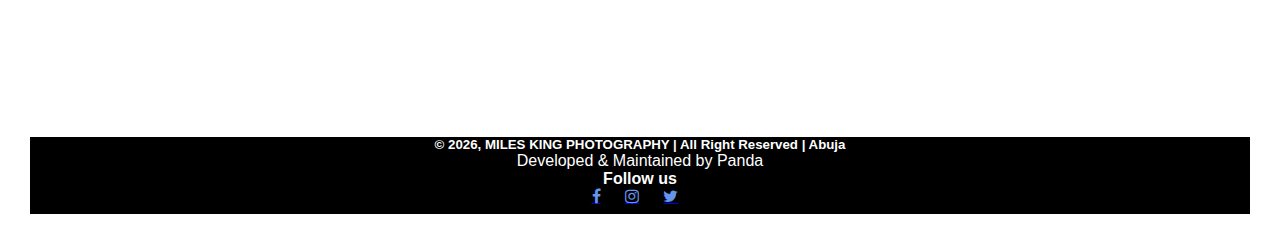
==== commit 1a9ac527: "updated about us" ====
--- a/index.html
+++ b/index.html
@@ -6,6 +6,7 @@
 
     <link rel="stylesheet" href="https://cdnjs.cloudflare.com/ajax/libs/font-awesome/4.7.0/css/font-awesome.min.css">
     <link href="https://fonts.googleapis.com/css2?family=Krona+One&display=swap" rel="stylesheet">
+    <link rel="stylesheet" href="https://cdnjs.cloudflare.com/ajax/libs/font-awesome/4.7.0/css/font-awesome.min.css">
     <link rel="stylesheet" href="style.css">
     <link rel="stylesheet" href="styles.css">
     <title>MILES KING PHOTOGRAPHY/home</title>
@@ -116,8 +117,62 @@
 
         <div class="title">MILES KING PHOTOGRAPHY</div>
         
-        <div class="title-button"><button>BOOK NOW</button></div>
-
+        <div class="title-button"><button onclick="showForm()">BOOK NOW</button></div>
+
+        <div class="overlay" id="overlay"></div>
+        <div class="popup-form" id="popup-form">
+            <h1>Session Booking</h1>
+            <form action="submit_booking.php" method="post">
+                <label for="full_name">Full Name:</label>
+                <input type="text" id="full_name" name="full_name" required><br><br>
+        
+                <label for="email">Email:</label>
+                <input type="email" id="email" name="email" required><br><br>
+        
+                <label for="phone">Phone:</label>
+                <input type="tel" id="phone" name="phone" required><br><br>
+        
+                <label for="session_type">Session Type:</label>
+                <input type="text" id="session_type" name="session_type" required><br><br>
+        
+                <label for="date_time">Preferred Date and Time:</label>
+                <input type="datetime-local" id="date_time" name="date_time" required><br><br>
+        
+                <label for="location">Location:</label>
+                <input type="text" id="location" name="location" required><br><br>
+        
+                <label for="duration">Duration:</label>
+                <input type="text" id="duration" name="duration" required><br><br>
+        
+                <label for="specific_requests">Specific Requests or Themes:</label>
+                <textarea id="specific_requests" name="specific_requests"></textarea><br><br>
+        
+                <label for="participants">Number of Participants:</label>
+                <input type="number" id="participants" name="participants" min="1"><br><br>
+        
+                <label for="wardrobe_props">Wardrobe and Props:</label>
+                <textarea id="wardrobe_props" name="wardrobe_props"></textarea><br><br>
+        
+                <label for="style">Photography Style:</label>
+                <input type="text" id="style" name="style" required><br><br>
+        
+                <label for="requirements">Special Requirements:</label>
+                <textarea id="requirements" name="requirements"></textarea><br><br>
+        
+                <label for="usage_rights">Usage Rights and Permissions:</label>
+                <textarea id="usage_rights" name="usage_rights" required></textarea><br><br>
+        
+                <label for="price">Price:</label>
+                <input type="number" id="price" name="price" required><br><br>
+        
+                <label for="cancellation_policy">Cancellation Policy:</label>
+                <textarea id="cancellation_policy" name="cancellation_policy" required></textarea><br><br>
+        
+                <input type="submit" value="Submit">
+                <button type="button" onclick="closeForm()">Cancel</button>
+            </form>
+        </div>
+        
         <div>
             <div class="grid-container1">
                 
@@ -308,7 +363,7 @@
                     </div>
                     <p class="try">Engagement</p>
                     <div class="flip-box-back">
-                      <button><p>Make an appointment</p></button>
+                      <button onclick="showForm()"><p>Make an appointment</p></button>
                     </div>
                 </div>
             </div>
@@ -320,7 +375,7 @@
                   </div>
                   <p class="try">Bridal Shower</p>
                   <div class="flip-box-back-1">
-                    <button><p>Make an appointment</p></button>
+                    <button onclick="showForm()"><p>Make an appointment</p></button>
                   </div>
                 </div>
               </div>
@@ -333,13 +388,13 @@
                     </div>
                     <p class="try">Family</p>
                     <div class="flip-box-back-2">
-                      <button><p>Make an appointment</p></button>
-                    </div>
-                </div>
-            </div>
-        </div>
-
-        <div class="content-wrapper service-bk">
+                      <button onclick="showForm()"><p>Make an appointment</p></button>
+                    </div>
+                </div>
+            </div>
+        </div>
+
+        <div class="content-wrapper service-bk red">
             <div class="headingstyle-subtitle ">
                 <h5>
                     GET STARTED
@@ -353,19 +408,33 @@
 
                 <div class="portfolio-items-wrappers white">
                     <div>
-                        <i class="fontawesome in-circle  ion-ios-analytics-outline"></i>
+                       <i class="fa fa-camera" style="font-size:70px"></i>
                         <h4>Photo Sessions</h4>
                         <p>Integer posuere erat a ante venenatis dapibus posuere velit aliquet. 
                             Cras mattis consectetur purus sit amet fermentum.
                         </p>
                     </div>
                     <div>
+                        <i class="fa fa-video-camera" style="font-size:70px"></i> 
                         <h4>Occassions</h4>
                         <p>Integer posuere erat a ante venenatis dapibus posuere velit aliquet. 
                             Cras mattis consectetur purus sit amet fermentum.
                         </p>
                     </div>
                 </div>
+            </div>
+        </div>
+
+        <div class="content-wrapper">
+            <div class="headingstyle-subtitle ">
+                <h5>
+                    WHAT THEY SAY
+                </h5>
+
+                <h2>Our Customers</h2>
+                <p>When, while the lovely valley teems with vapour around me, and the meridian sun strikes the upper
+                     surface of the impenetrable foliage of my trees.
+                </p>
             </div>
         </div>
    
@@ -390,4 +459,5 @@
 
 
 <script src="main.js"></script>
+<script src="popup.js"></script>
 </html>--- a/style.css
+++ b/style.css
@@ -17,6 +17,7 @@
     justify-content: space-between;
     padding: 38px;
     background-image: url(./IMAGE/20230916_101054.jpg);
+    background-repeat: no-repeat;
     height: 200vh; 
     margin-bottom: 100px;
     position: relative;
@@ -438,9 +439,30 @@
     letter-spacing: 6px;
   }
 
+  .headingstyle-subtitle h5::before,
+.headingstyle-subtitle h5::after {
+    content: "";
+    display: inline-block;
+    width: 50px; 
+    border-top: 1px solid #000; 
+    vertical-align: middle;
+    margin: 0 10px; 
+}
+
+.red .headingstyle-subtitle h5::before,
+.red .headingstyle-subtitle h5::after {
+    content: "";
+    display: inline-block;
+    width: 50px; 
+    border-top: 1px solid red;
+    vertical-align: middle;
+    margin: 0 10px; 
+}
+
+
   .grid-container1 {
     display: grid;
-    grid-template-columns: 1fr 1fr; /* This will make the first column twice as wide as the second one */
+    grid-template-columns: 1fr 1fr;
     margin: 40px 40px;
 }
 
@@ -448,13 +470,20 @@
     text-align: center;
 }
 
+.txt-center{
+    text-align: center;
+    margin: 80px 0px 0px;
+    font-size: 30px;
+    letter-spacing: 5px;
+}
+
 .pd-60{
     padding: 60px 0px;
 }
 
   .grid-container {
     display: grid;
-    grid-template-columns: 2fr 1fr; /* This will make the first column twice as wide as the second one */
+    grid-template-columns: 2fr 1fr; 
     margin: 40px 0px;
 }
 
@@ -462,8 +491,6 @@
     background-color: #f0f0f0;
     padding: 100px 10px;
     height: 700px;
-    /* font-size: 1.5em;
-    text-align: center; */
 }
 
 .items {
@@ -520,8 +547,35 @@
     margin: 100px 0px;
 }
 
+.grid{
+    display: grid;
+    grid-template-columns: 1fr 1fr 1fr;
+    gap: 50px;
+    text-align: center;
+    width: 70%;
+    margin: 60px auto;
+}
+
+.grid i{
+   color: red;
+}
+
+.grid h1{
+    font-size: 50px;
+    letter-spacing: 3px;
+  }
+
+.grid h4{
+   padding: 20px;
+ }
+
 .white{
     color: #fff;
+}
+
+.white h4{
+   padding: 20px;
+   font-size: 25px;
 }
 
 
@@ -628,7 +682,7 @@
 }
 
 .text-wrapper {
-    font-size: 50px;
+    font-size: 20px;
     padding: 30px 30px;
 }
 
@@ -663,4 +717,8 @@
     font-size: 10px;
 }
 
+.grid{
+    grid-template-columns: 1fr ;  
+}
+
 }--- a/styles.css
+++ b/styles.css
@@ -179,6 +179,10 @@
     cursor: pointer;
   }
 
+  .flip-box:hover .try {
+    visibility: hidden;
+}
+
   .flip-box-back-1 {
     background-color: red;
     background-image: url(./IMAGE/310865017_768843430872476_6975795376457323161_n.webp.jpg);
@@ -219,6 +223,195 @@
     width: 100%;
     height: 100%;
   }
+
+
+    /* Style for the popup form */
+    .popup-form {
+      display: none;
+      position: fixed;
+      top: 50%;
+      left: 50%;
+      transform: translate(-50%, -50%);
+      background: #f9f9f9;
+      padding: 20px;
+      border: 1px solid #ccc;
+      box-shadow: 0 4px 8px rgba(0, 0, 0, 0.1);
+      z-index: 9999;
+      max-width: 80%;
+      max-height: 80%;
+      overflow: auto;
+  }
+
+  .popup-form h2 {
+    font-size: 1.5em;
+    margin-bottom: 20px;
+}
+
+.popup-form label {
+    font-weight: bold;
+    display: block;
+    margin-bottom: 5px;
+}
+
+.popup-form input,
+.popup-form textarea {
+    width: 100%;
+    padding: 8px;
+    margin-bottom: 10px;
+    border: 1px solid #ccc;
+    border-radius: 4px;
+}
+
+.popup-form button {
+    padding: 10px 20px;
+    background-color: #007bff;
+    color: #fff;
+    border: none;
+    border-radius: 4px;
+    cursor: pointer;
+}
+
+.popup-form button:hover {
+    background-color: #0056b3;
+}
+  /* Style for the overlay behind the popup */
+  .overlay {
+      display: none;
+      position: fixed;
+      top: 0;
+      left: 0;
+      width: 100%;
+      height: 100%;
+      background: rgba(0, 0, 0, 0.5);
+      z-index: 9998;
+  }
+
+  .fa-camera, .fa-video-camera{
+    padding: 20px 0px;
+  }
+
+  .about-msg{
+    font-size: 30px;
+    color: black;
+  }
+
+  .carousel {
+    background: #EEE;
+    margin: 100px 0px 0px;
+  }
+
+  .carousel img {
+   width: 100%;
+   height: 100%;
+  }
+
+.carousel-cell {
+  width: 50%;
+  height: 500px;
+  margin-right: 10px;
+  background: #8C8;
+  border-radius: 5px;
+  counter-increment: carousel-cell;
+}
+
+/* .flickity-button {
+  display: none;
+  } */
+
+  @import url("https://fonts.googleapis.com/css2?family=Poppins:wght@300;400;500;600&display=swap");
+* {
+  margin: 0;
+  padding: 0;
+  box-sizing: border-box;
+  font-family: "Poppins", sans-serif;
+}
+.container1 {
+  height: 100vh;
+  width: 100%;
+  display: flex;
+  align-items: center;
+  justify-content: center;
+  margin: 0px 0px;
+}
+.testimonial {
+  position: relative;
+  max-width: 900px;
+  width: 100%;
+  padding: 50px 0;
+  overflow: hidden;
+}
+.testimonial .image {
+  height: 170px;
+  width: 170px;
+  object-fit: cover;
+  border-radius: 50%;
+}
+.testimonial .slide {
+  display: flex;
+  align-items: center;
+  justify-content: center;
+  flex-direction: column;
+  row-gap: 30px;
+  height: 100%;
+  width: 100%;
+}
+.slide p {
+  text-align: center;
+  padding: 0 160px;
+  font-size: 14px;
+  font-weight: 400;
+  color: #333;
+}
+.slide .quote-icon {
+  font-size: 30px;
+  color: #4070f4;
+}
+.slide .details {
+  display: flex;
+  flex-direction: column;
+  align-items: center;
+}
+.details .name {
+  font-size: 14px;
+  font-weight: 600;
+  color: #333;
+}
+.details .job {
+  font-size: 12px;
+  font-weight: 400;
+  color: #333;
+}
+/* swiper button css */
+.nav-btn {
+  height: 40px;
+  width: 40px;
+  border-radius: 50%;
+  transform: translateY(30px);
+  background-color: rgba(0, 0, 0, 0.1);
+  transition: 0.2s;
+}
+.nav-btn:hover {
+  background-color: rgba(0, 0, 0, 0.2);
+}
+.nav-btn::after,
+.nav-btn::before {
+  font-size: 20px;
+  color: #fff;
+}
+.swiper-pagination-bullet {
+  background-color: rgba(0, 0, 0, 0.8);
+}
+.swiper-pagination-bullet-active {
+  background-color: #4070f4;
+}
+@media screen and (max-width: 768px) {
+  .slide p {
+    padding: 0 20px;
+  }
+  .nav-btn {
+    display: none;
+  }
+}
 
   @media (max-width:700px) {
     .wdth-60{
@@ -253,6 +446,10 @@
      .elem-1, .elem-4 {
             border-right: none; 
       }
+
+      .about-msg{
+        font-size: 20px;
+      }
   }
 
   
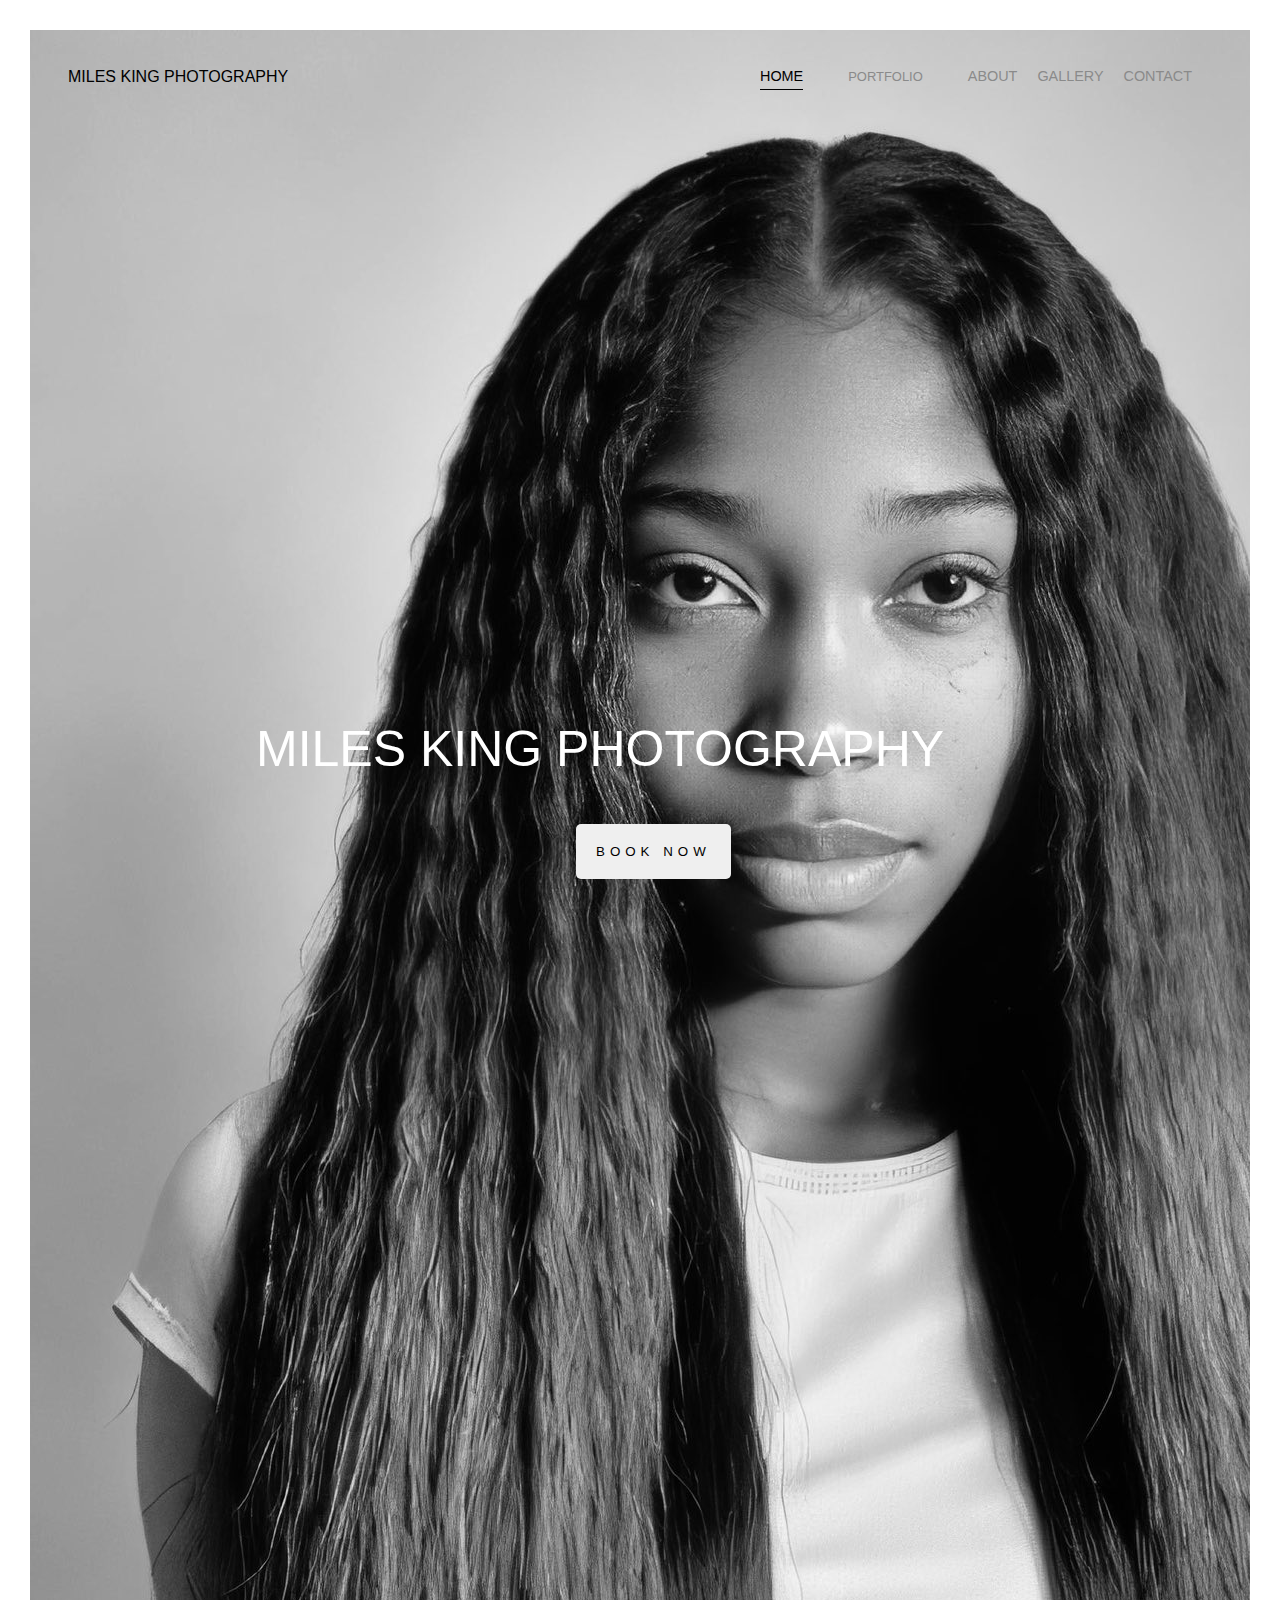
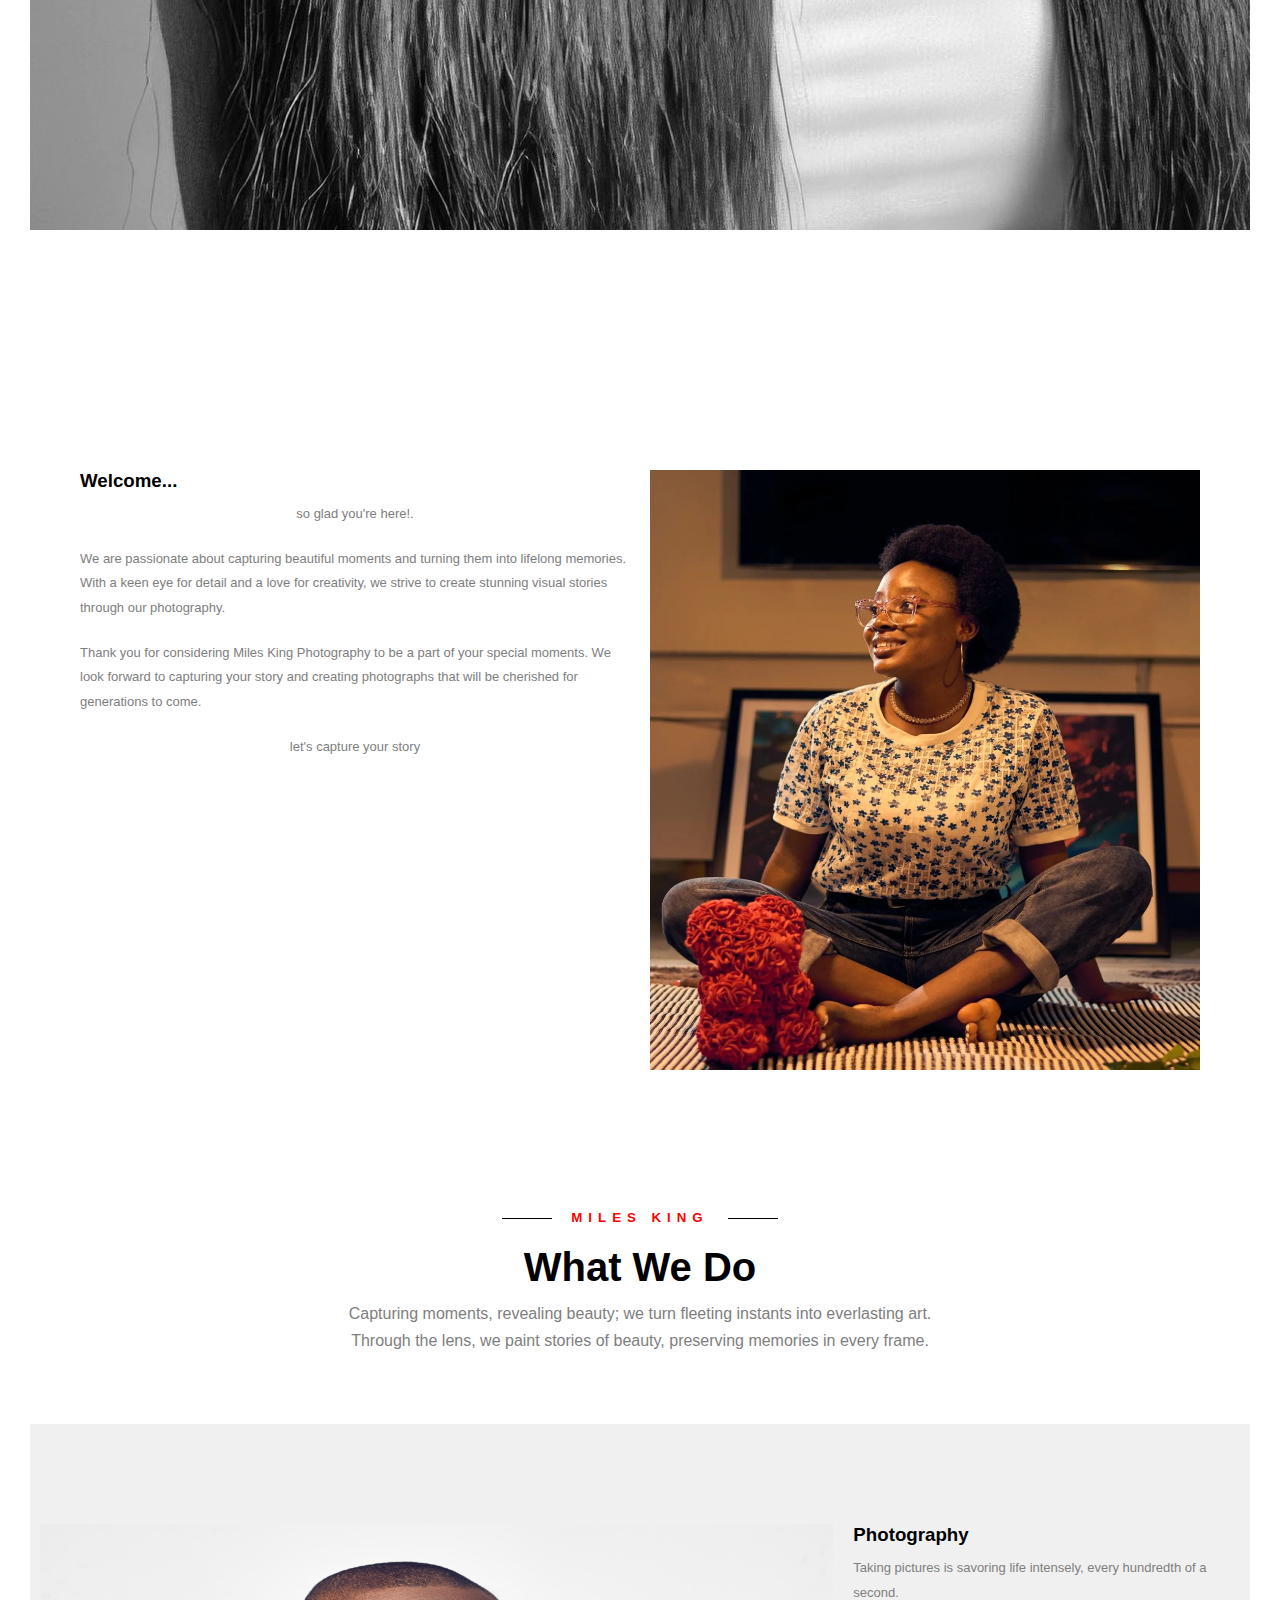
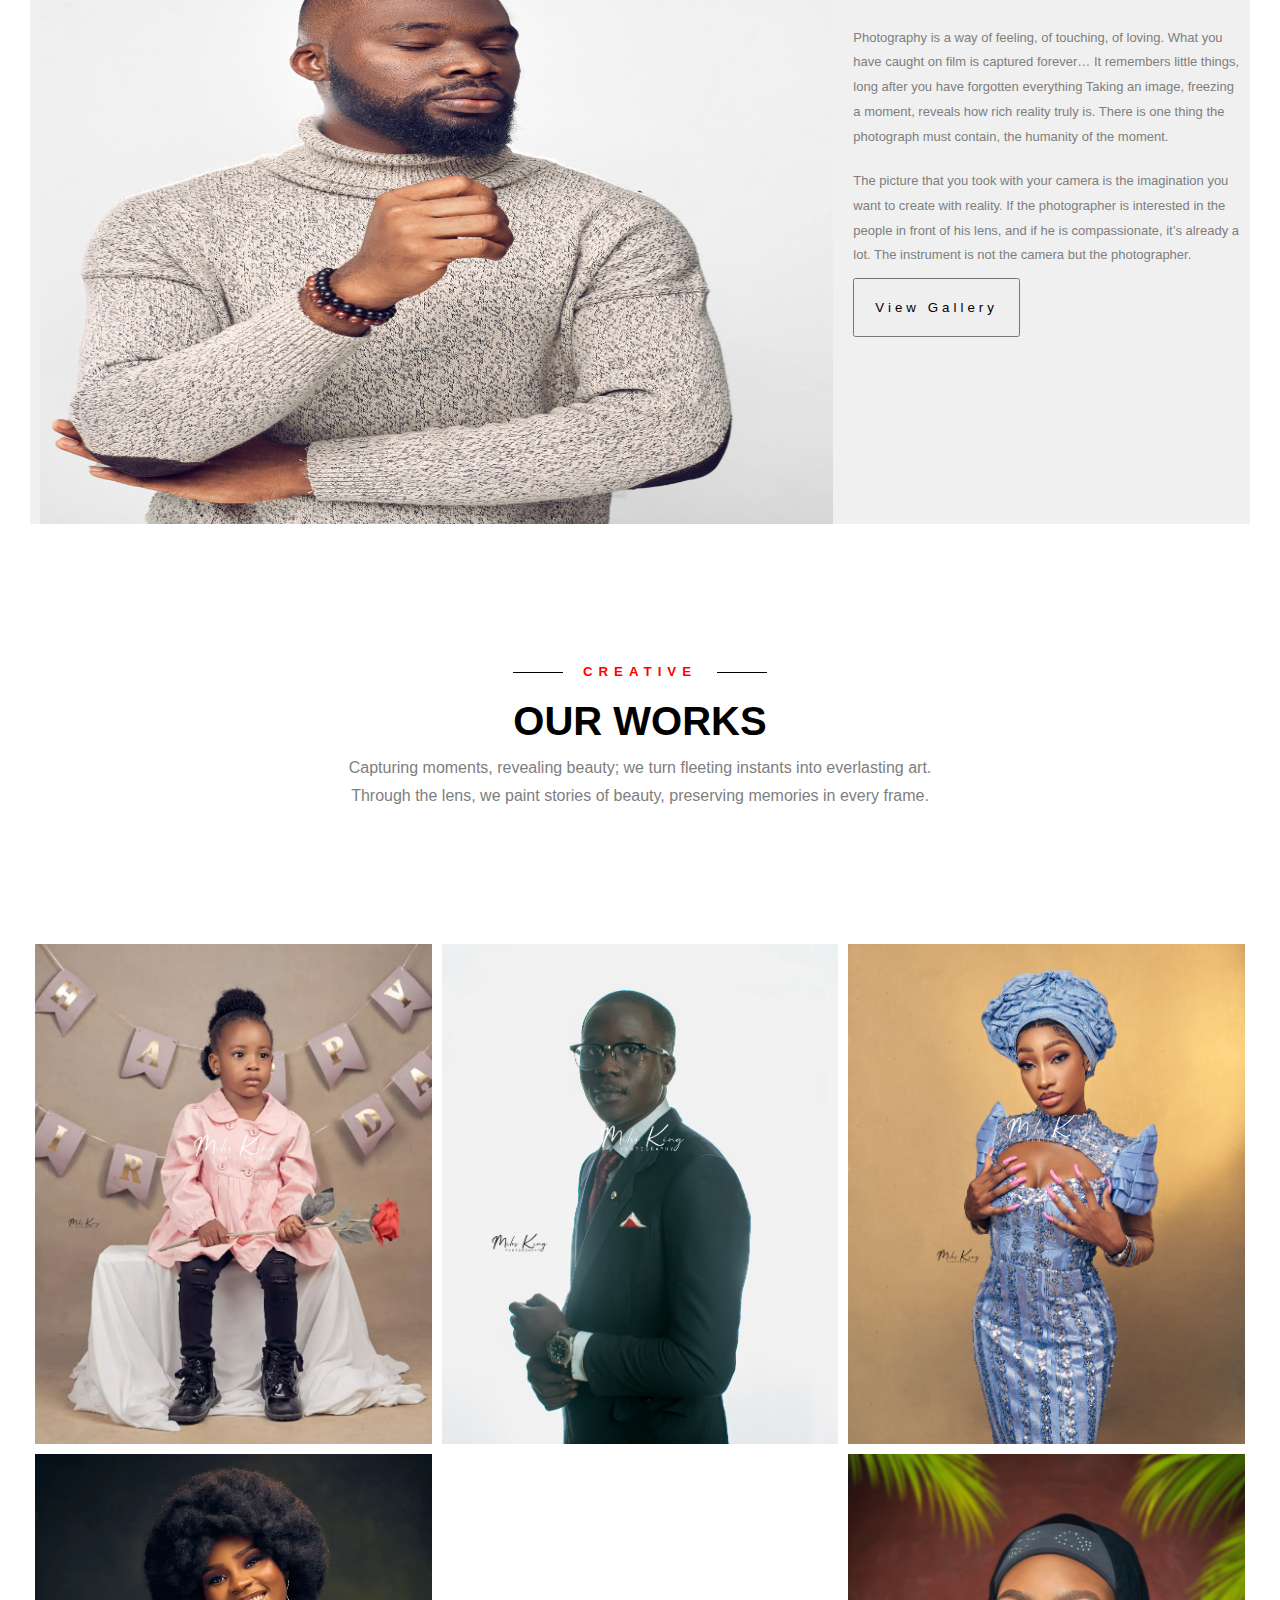
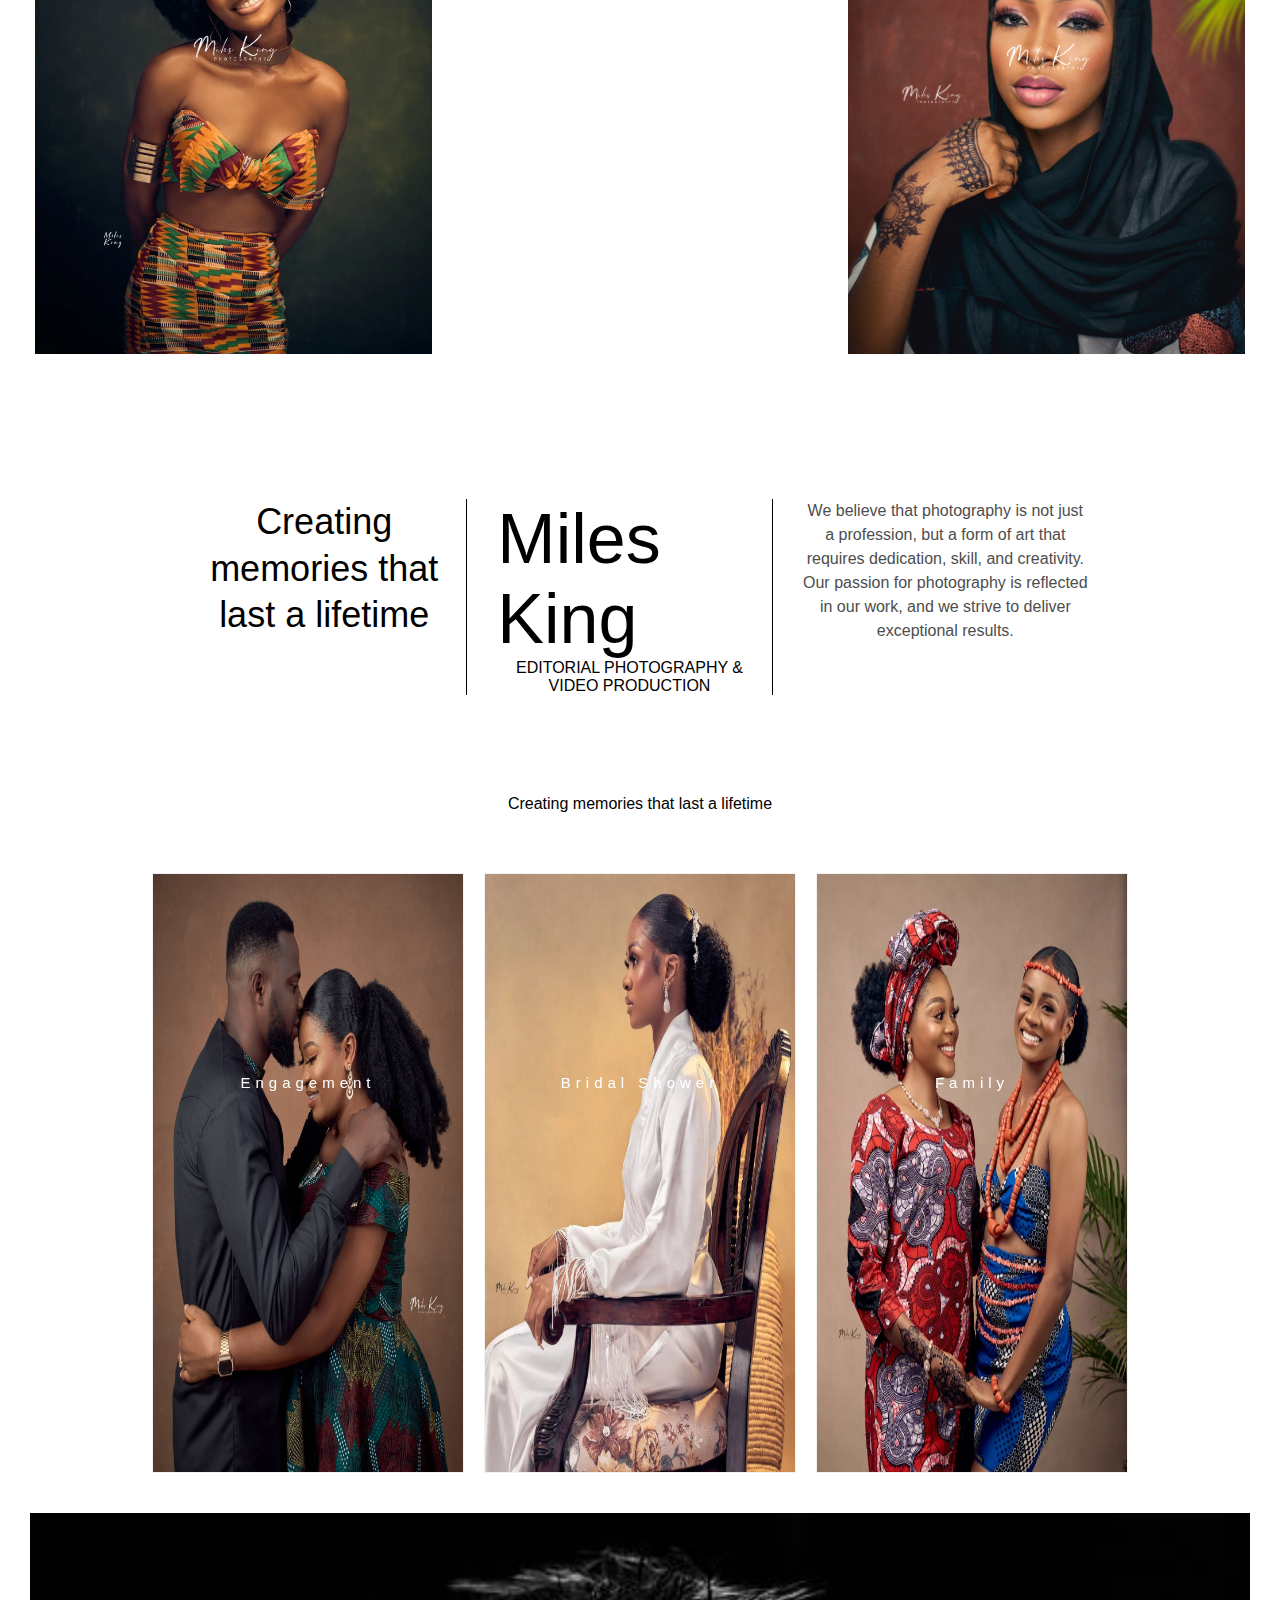
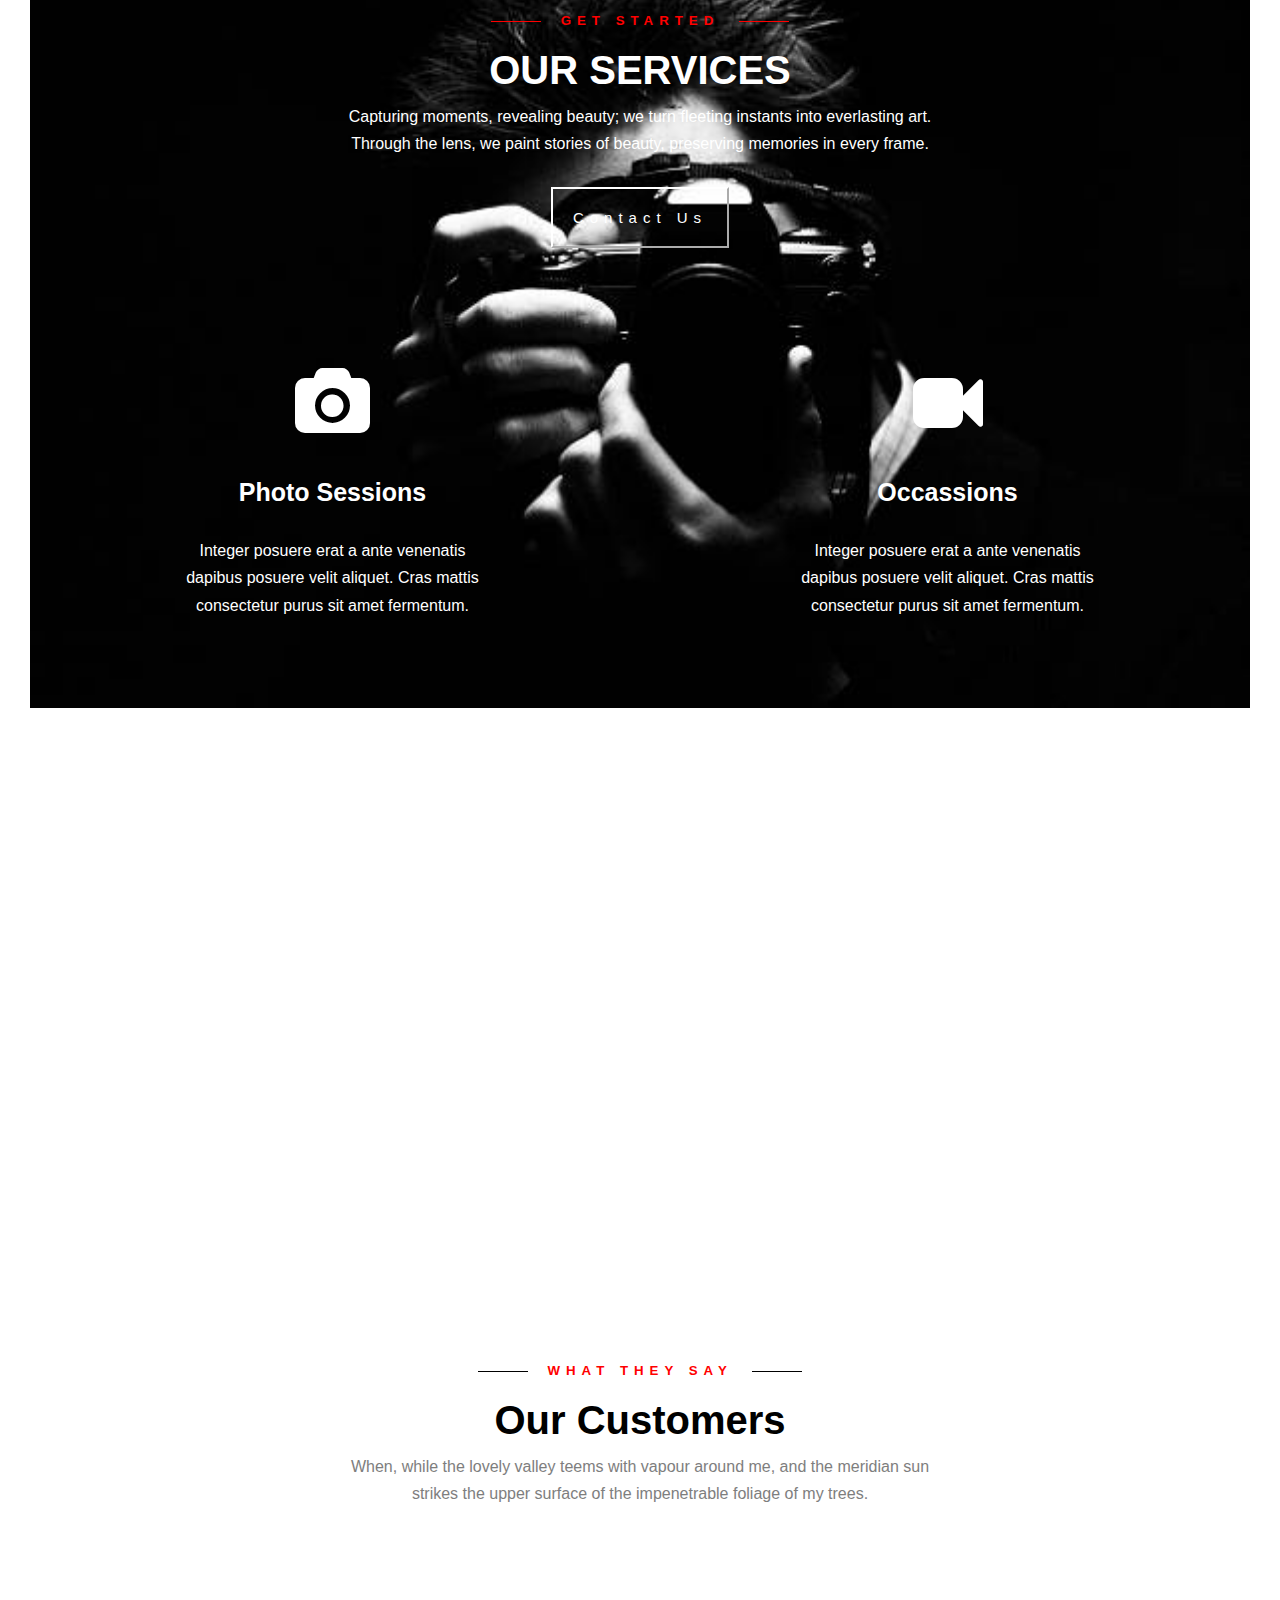
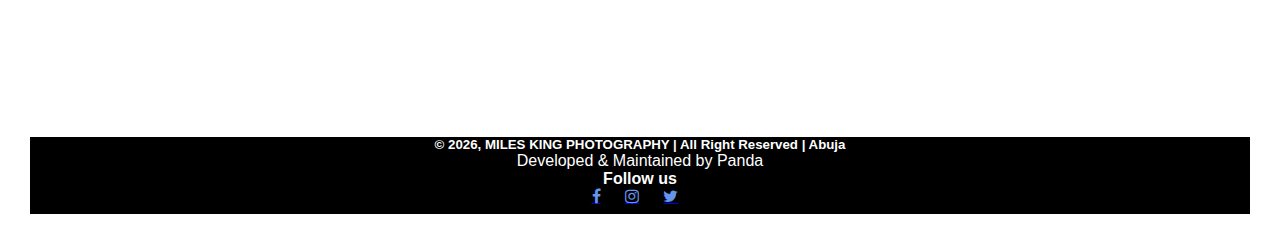
==== commit e0962b67: "updated about us page" ====
--- a/index.html
+++ b/index.html
@@ -179,10 +179,10 @@
                 <div class="items">
                    <h3>Welcome...</h3>
                    <p class="text-center">so glad you're here!.</p>
-                   <p>I’m passionate about capturing beautiful moments and turning them into lifelong memories. With a keen eye
-                     for detail and a love for creativity, I strive to create stunning visual stories through my photography.</p>
-                     <p>Thank you for considering my Photography to be a part of your special moments. I look forward to capturing 
-                        your story and creating photographs that will be cherished for generations to come.r.
+                   <p>We are passionate about capturing beautiful moments and turning them into lifelong memories. With a keen eye
+                     for detail and a love for creativity, we strive to create stunning visual stories through our photography.</p>
+                     <p>Thank you for considering Miles King Photography to be a part of your special moments. We look forward to capturing 
+                        your story and creating photographs that will be cherished for generations to come.
                      </p>
                      <p  class="text-center">let's capture your story</p>
                 </div>
@@ -212,7 +212,7 @@
 
         <div>
             <div class="grid-container">
-                <div class="item large"><img src="IMAGE/MILES_7883LR.jpg" alt=""></div>
+                <div class="item large"><img id="image" src="IMAGE/MILES_7883LR.jpg" alt="" ></div>
                 <div class="item">
                    <h3>Photography</h3>
                    <p>Taking pictures is savoring life intensely, every hundredth of a second.</p>
@@ -460,4 +460,5 @@
 
 <script src="main.js"></script>
 <script src="popup.js"></script>
+<script src="swiper.js"></script>
 </html>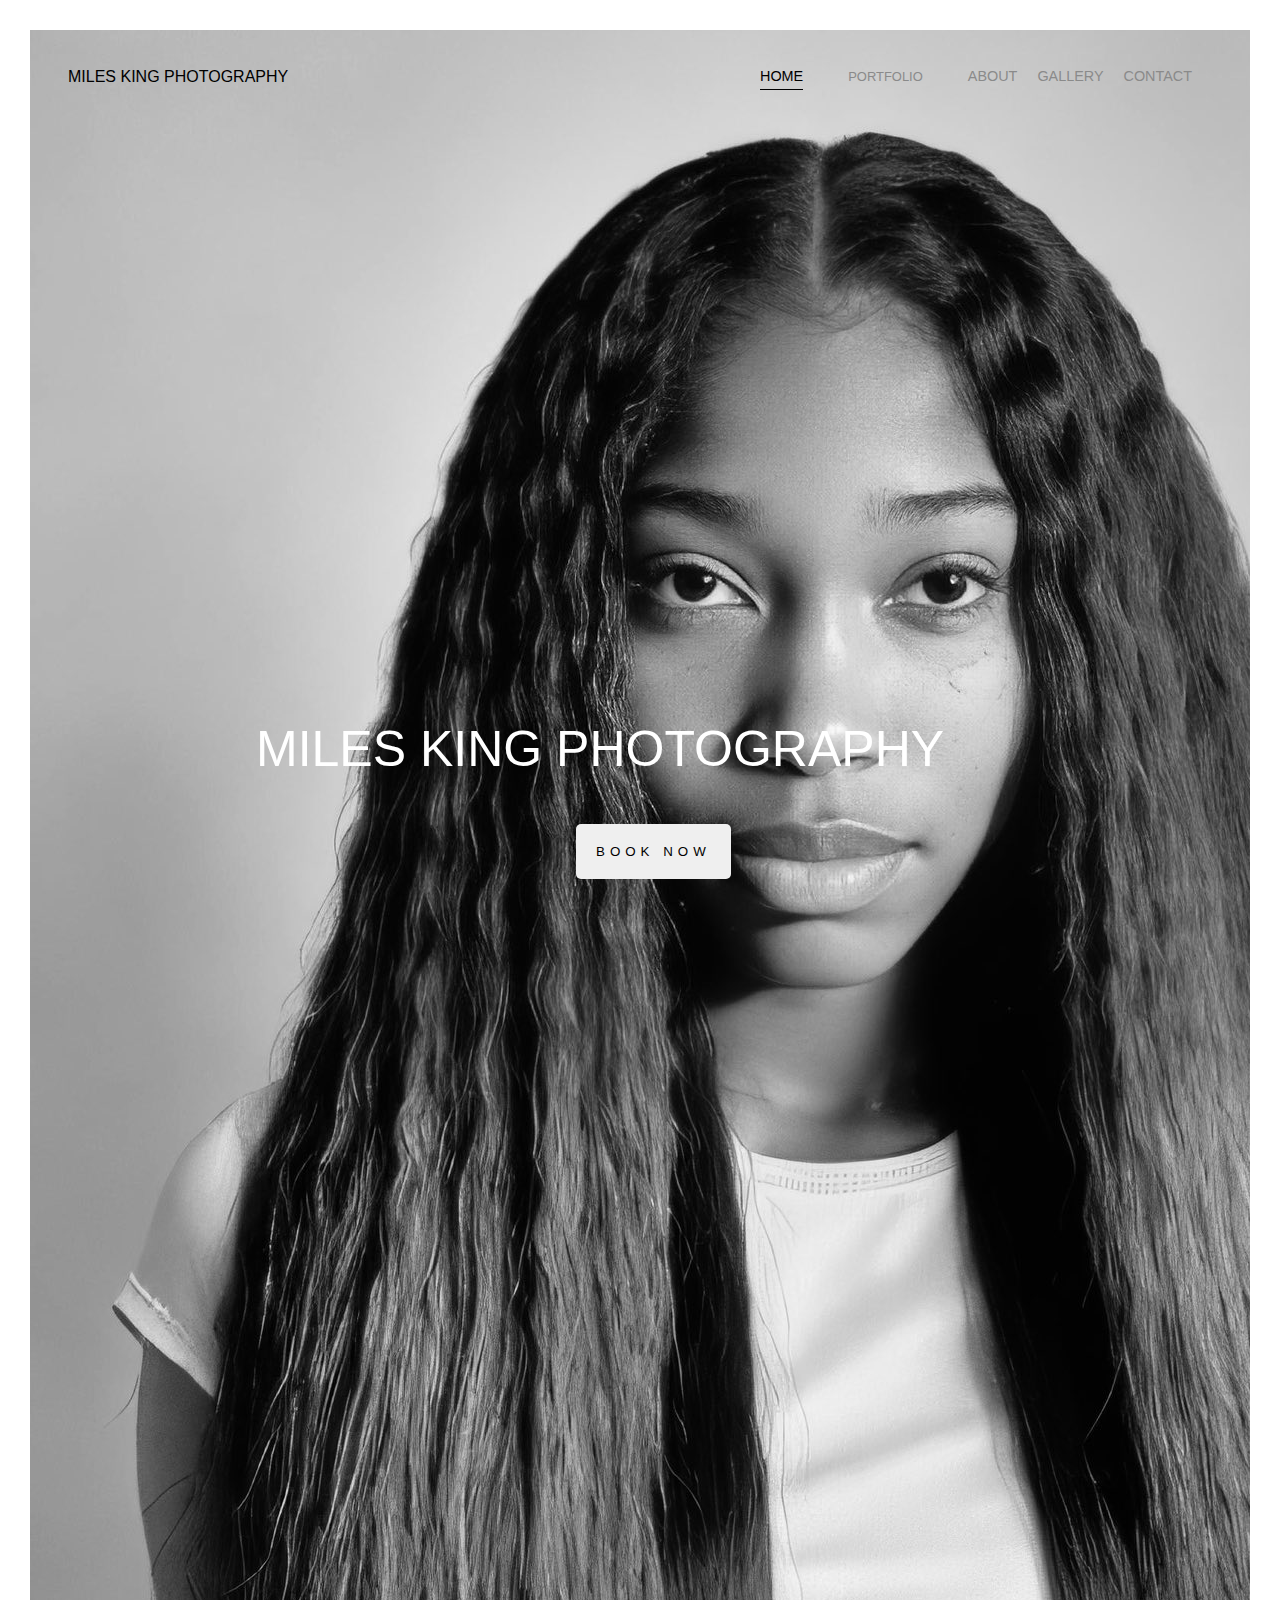
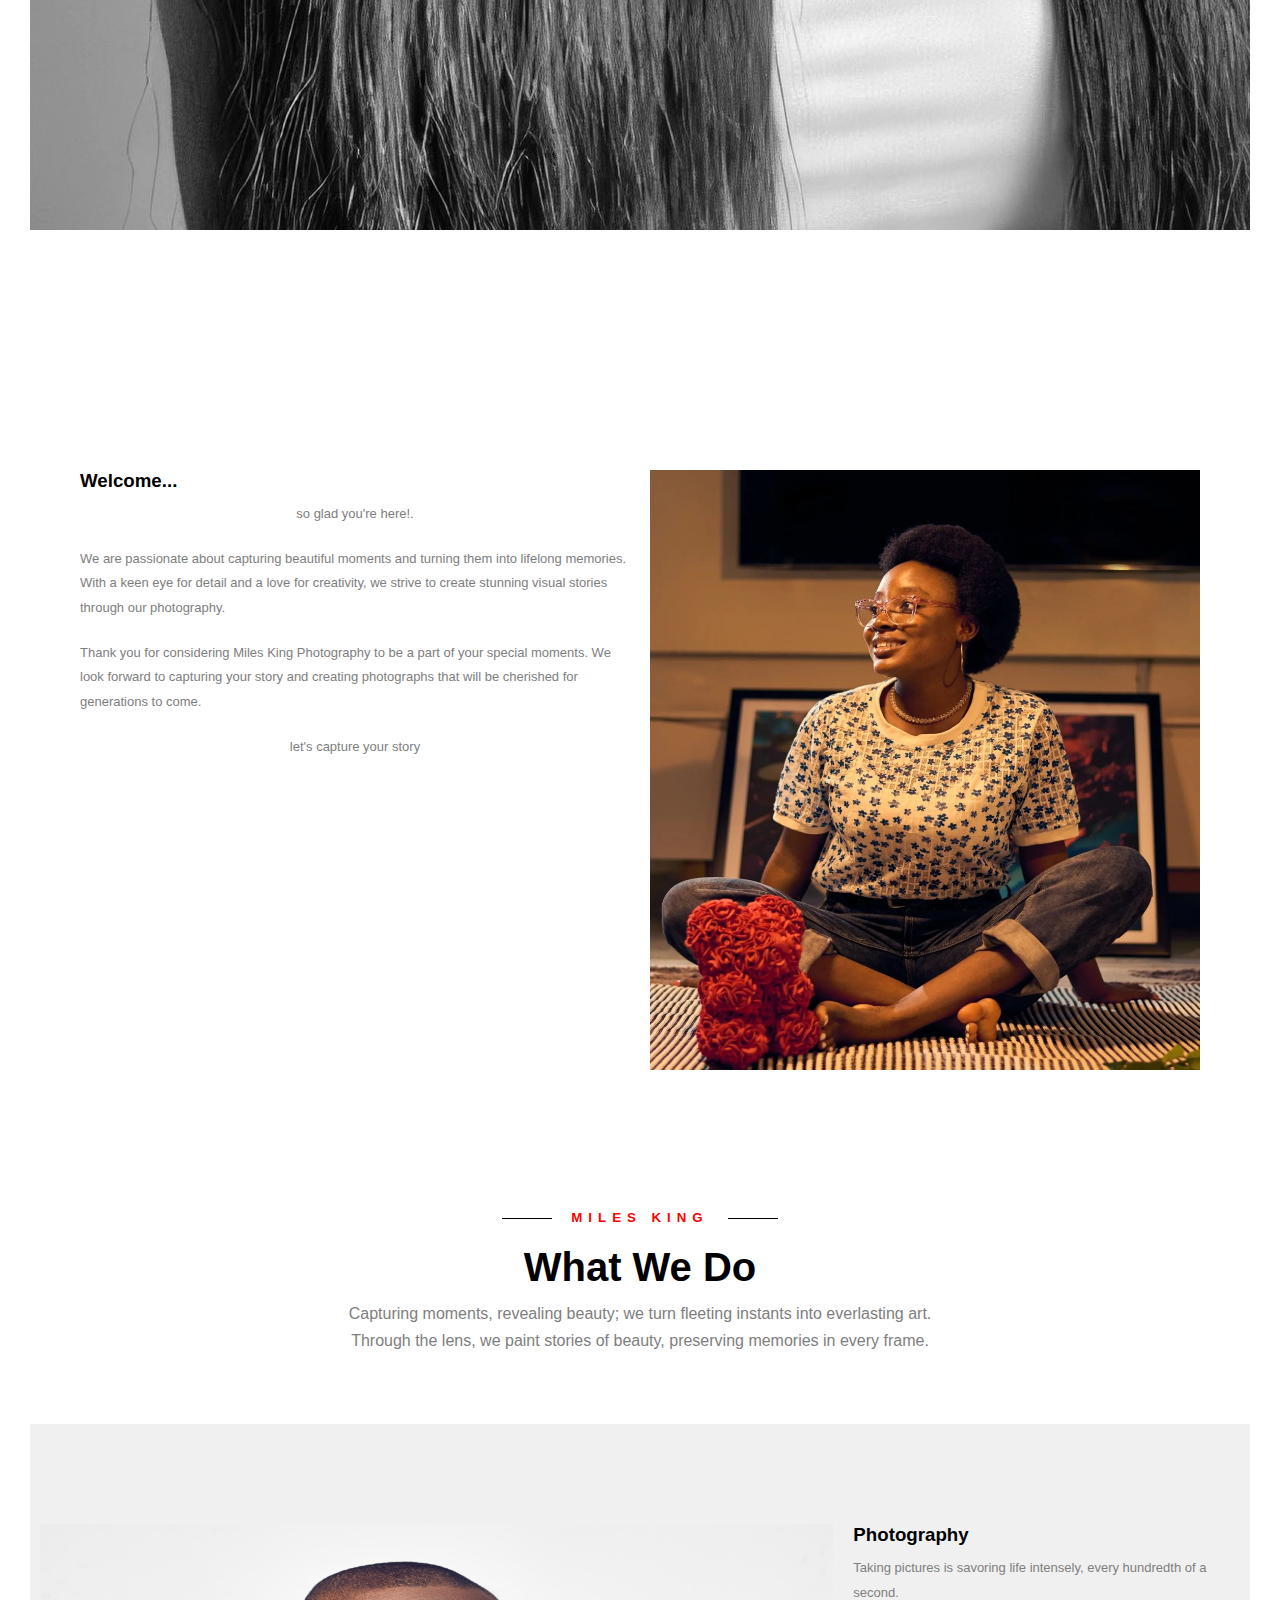
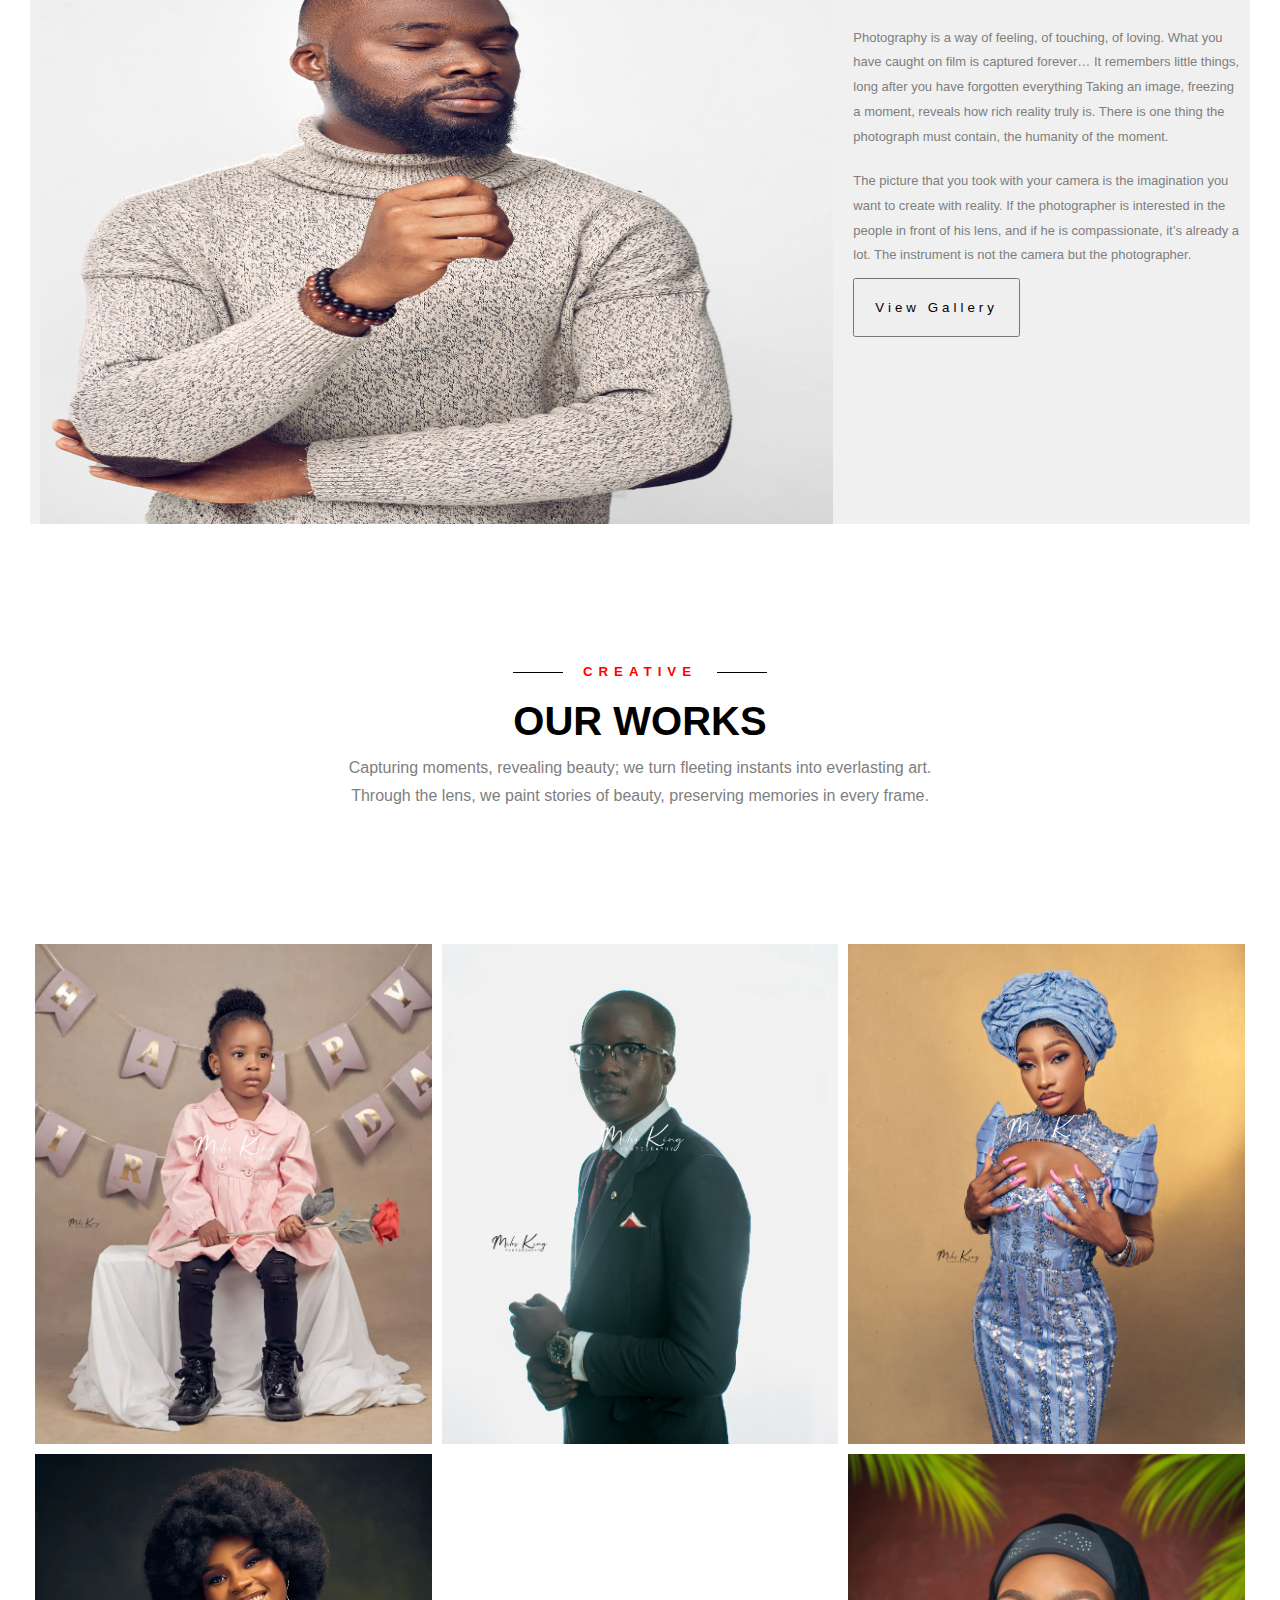
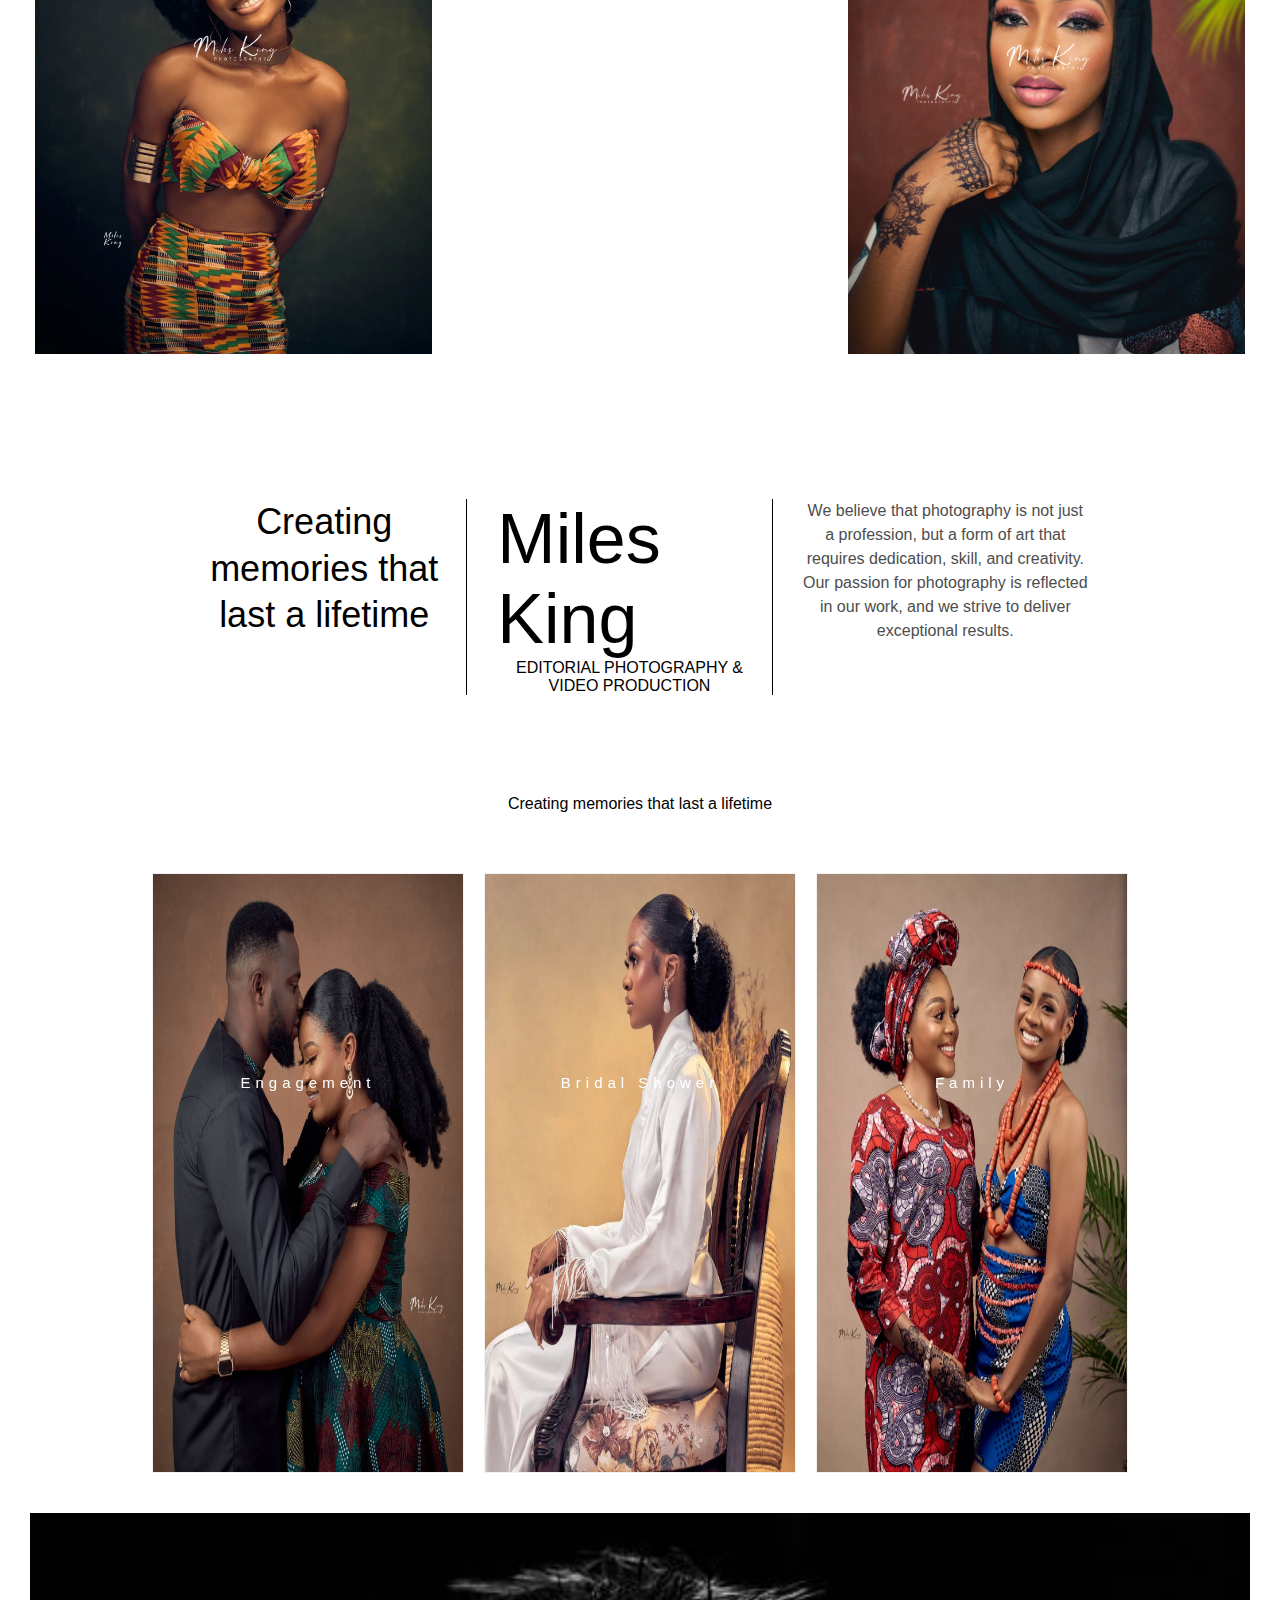
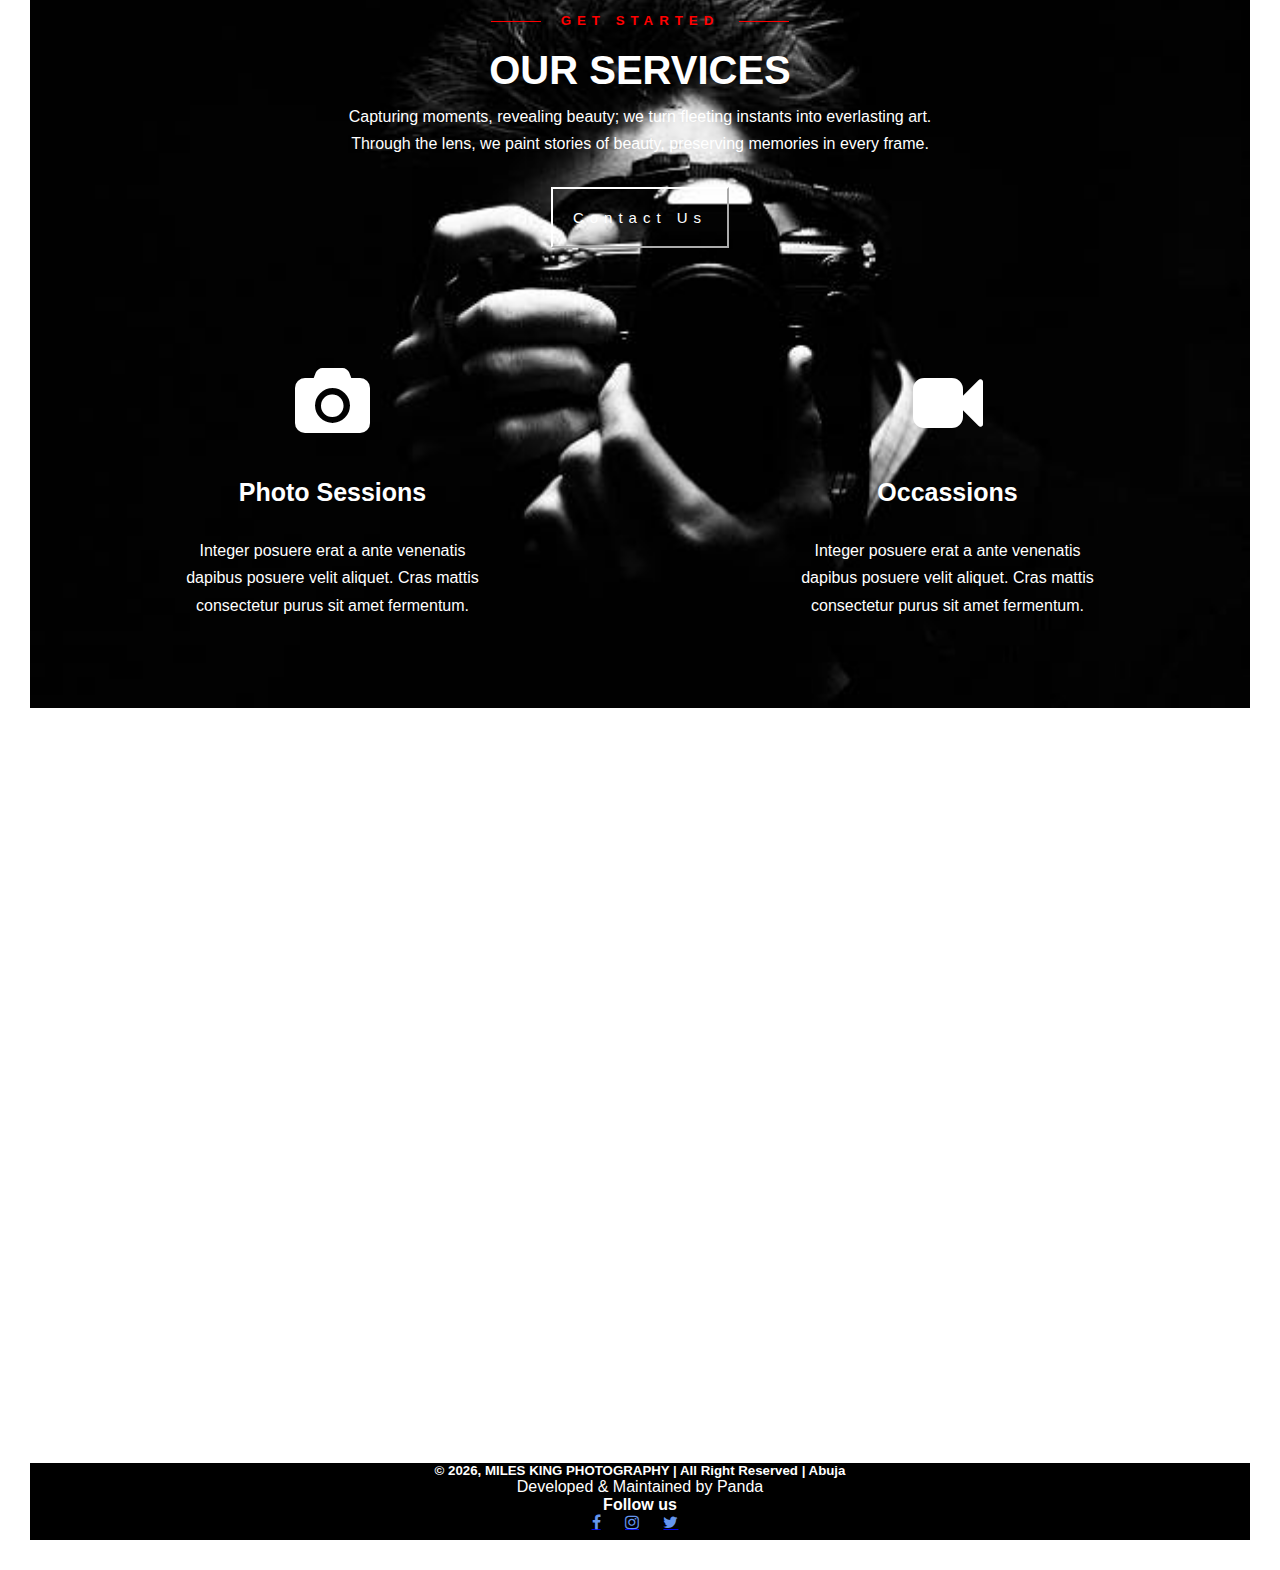
==== commit 7e078c74: "updated about page" ====
--- a/index.html
+++ b/index.html
@@ -424,19 +424,6 @@
                 </div>
             </div>
         </div>
-
-        <div class="content-wrapper">
-            <div class="headingstyle-subtitle ">
-                <h5>
-                    WHAT THEY SAY
-                </h5>
-
-                <h2>Our Customers</h2>
-                <p>When, while the lovely valley teems with vapour around me, and the meridian sun strikes the upper
-                     surface of the impenetrable foliage of my trees.
-                </p>
-            </div>
-        </div>
    
 
 
